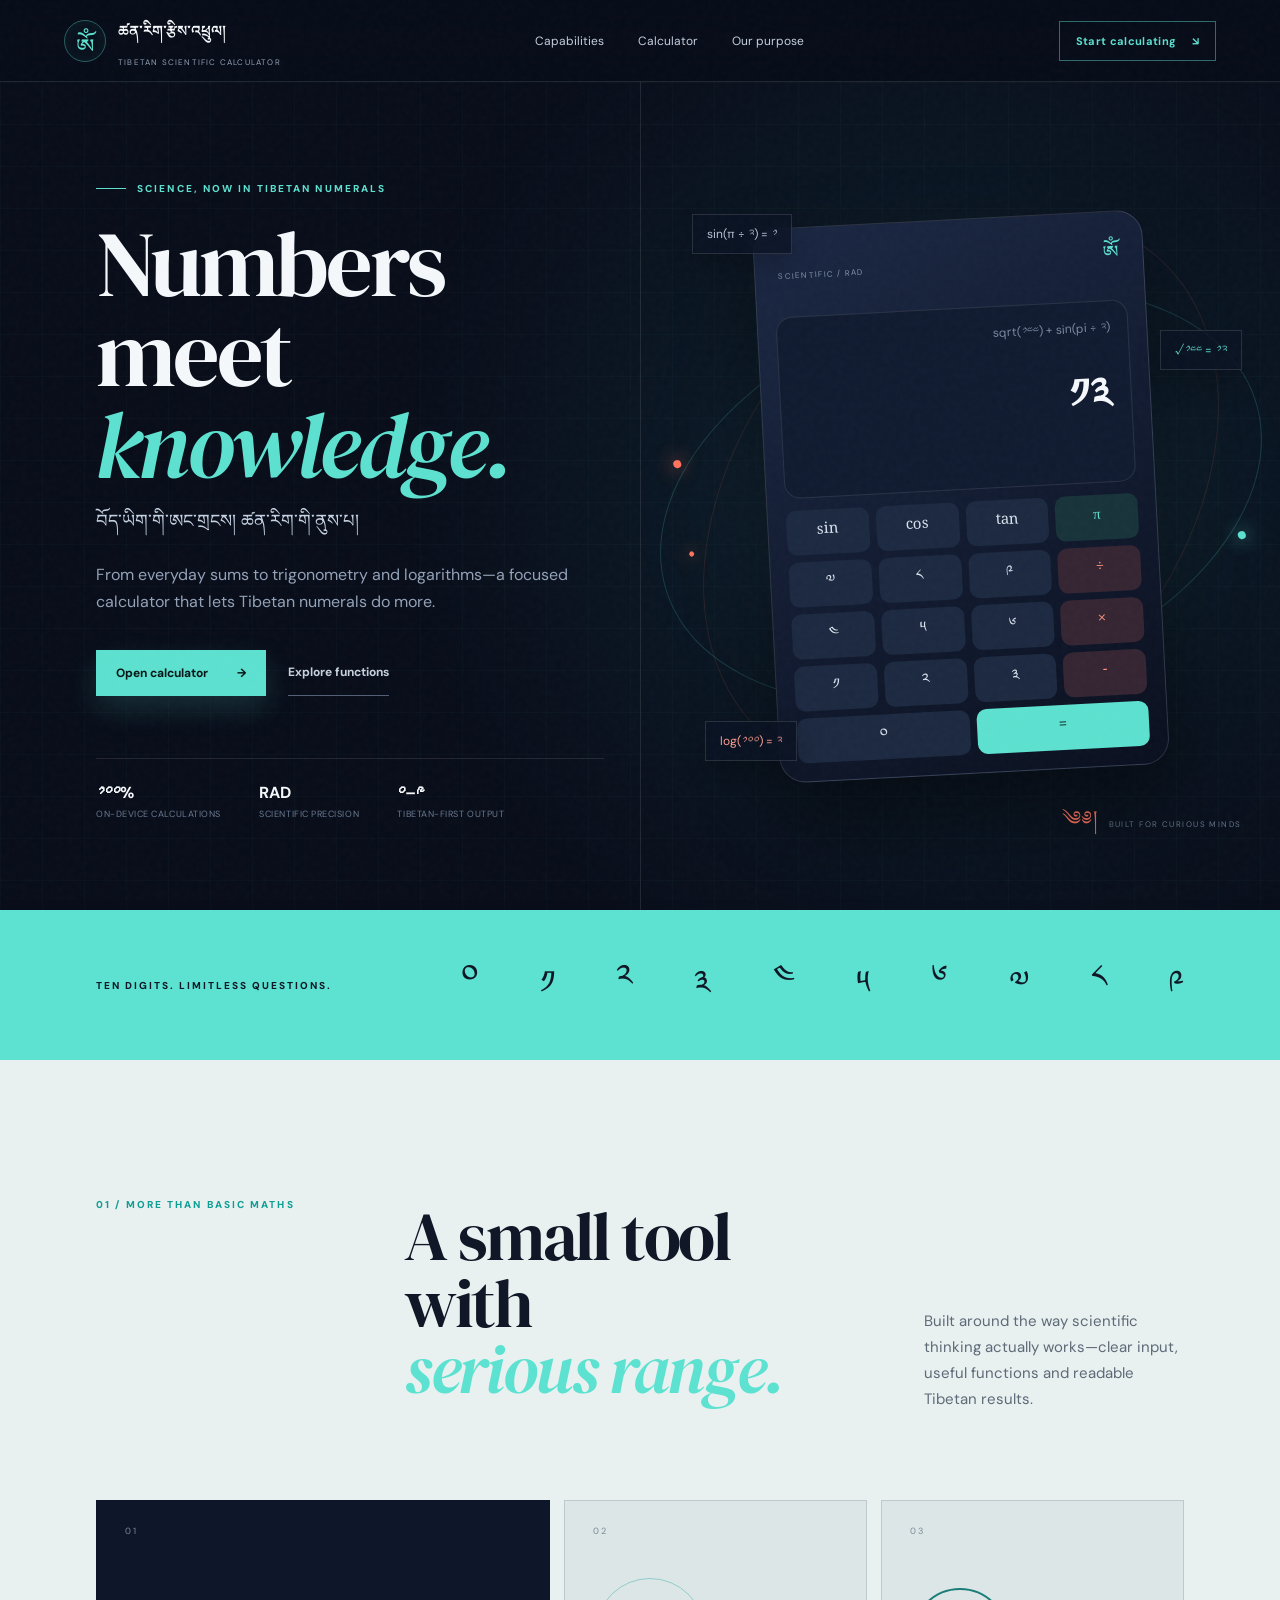
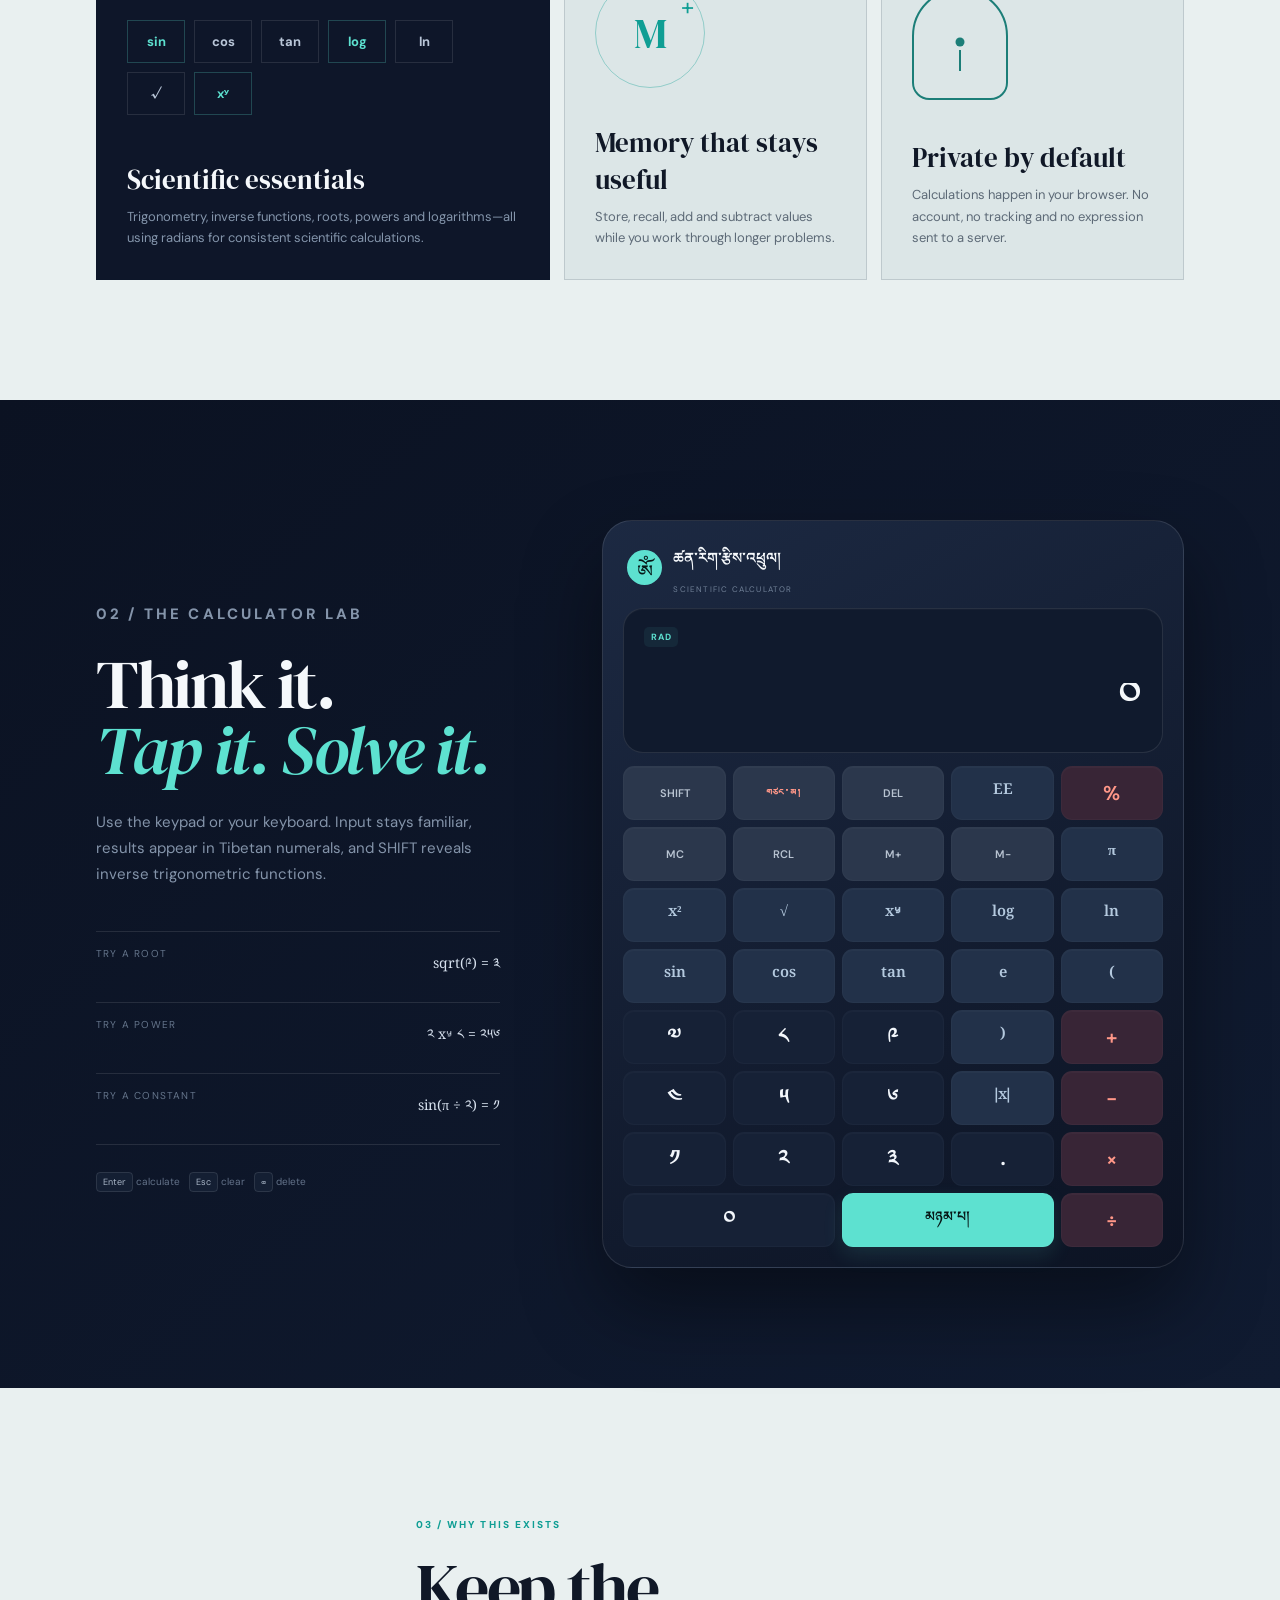
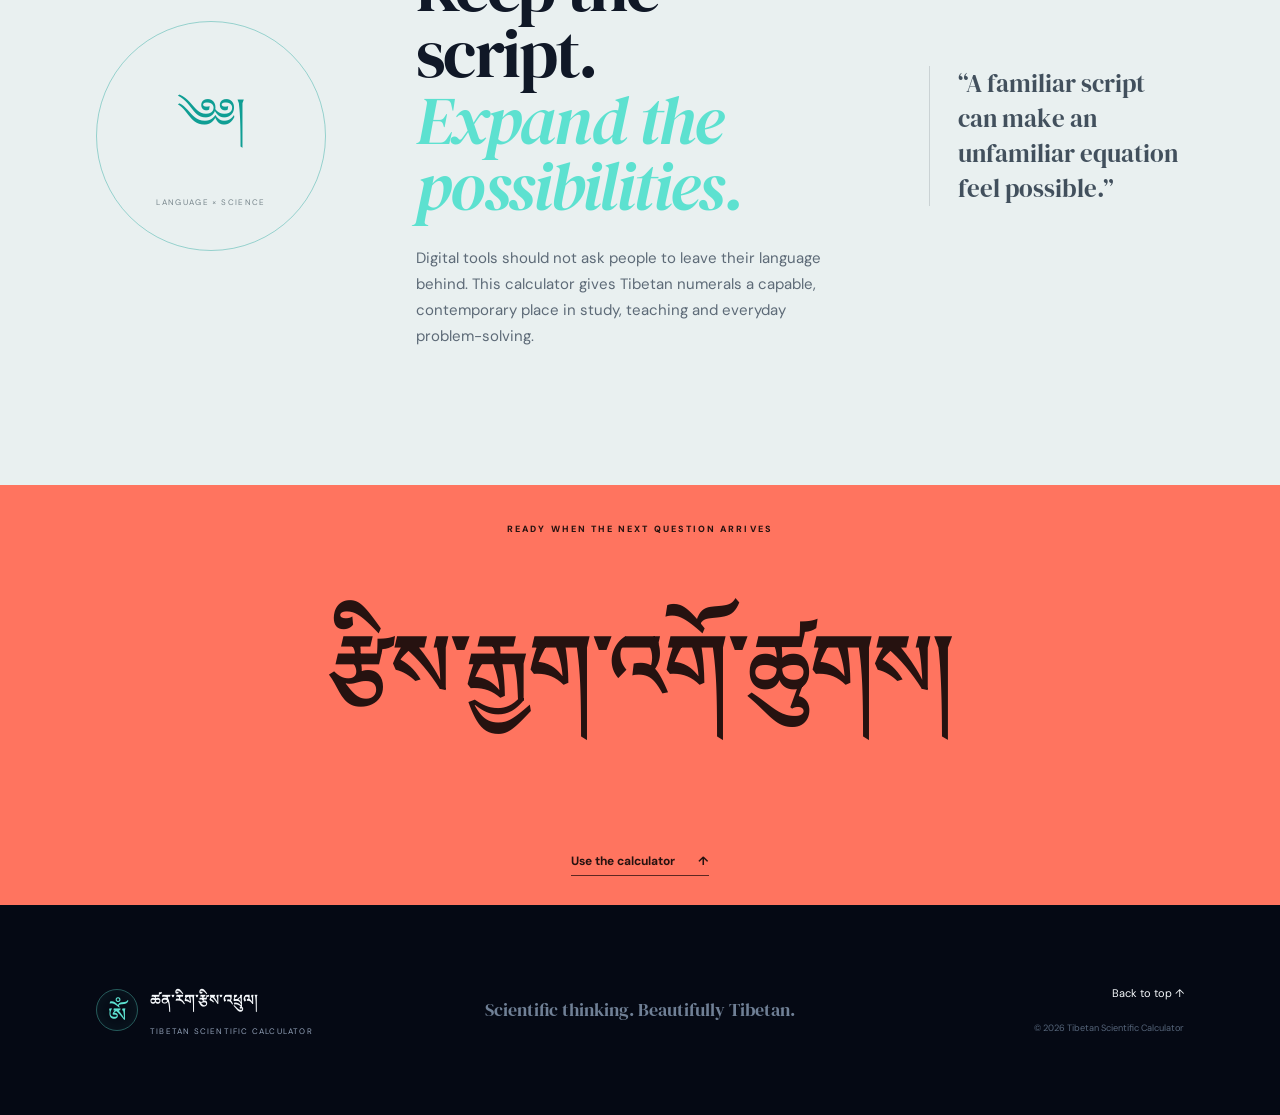
==== index.html @ bcde1715 "Add files via upload" ====
<!doctype html>
<html lang="bo">
  <head>
    <meta charset="UTF-8" />
    <meta name="viewport" content="width=device-width, initial-scale=1.0" />
    <meta name="theme-color" content="#0a1020" />
    <meta name="description" content="A modern scientific calculator for Tibetan numerals—trigonometry, logarithms, powers, memory and everyday maths." />
    <title>Tibetan Scientific Calculator · བོད་ཡིག་ཚན་རིག་རྩིས་འཕྲུལ།</title>
    <link rel="icon" href="data:image/svg+xml,%3Csvg xmlns='http://www.w3.org/2000/svg' viewBox='0 0 64 64'%3E%3Crect width='64' height='64' rx='16' fill='%23121a32'/%3E%3Ctext x='32' y='44' text-anchor='middle' font-size='38' fill='%235de1d0'%3E%E0%BC%80%3C/text%3E%3C/svg%3E" />
    <link rel="stylesheet" href="styles.css" />
  </head>
  <body>
    <header class="nav" aria-label="Main navigation">
      <a class="brand" href="#top" aria-label="Tibetan Scientific Calculator home">
        <span class="brand-symbol">ༀ</span>
        <span class="brand-copy"><b>ཚན་རིག་རྩིས་འཕྲུལ།</b><small>Tibetan Scientific Calculator</small></span>
      </a>
      <nav aria-label="Page sections">
        <a href="#capabilities">Capabilities</a>
        <a href="#calculator">Calculator</a>
        <a href="#story">Our purpose</a>
      </nav>
      <a class="nav-action" href="#calculator">Start calculating <span>↘</span></a>
    </header>

    <main id="top">
      <section class="hero">
        <div class="hero-copy reveal">
          <p class="kicker"><i></i> SCIENCE, NOW IN TIBETAN NUMERALS</p>
          <h1>Numbers meet<br /><em>knowledge.</em></h1>
          <p class="hero-tibetan">བོད་ཡིག་གི་ཨང་གྲངས། ཚན་རིག་གི་ནུས་པ།</p>
          <p class="hero-lede">From everyday sums to trigonometry and logarithms—a focused calculator that lets Tibetan numerals do more.</p>
          <div class="hero-actions">
            <a class="button primary" href="#calculator">Open calculator <span>→</span></a>
            <a class="button secondary" href="#capabilities">Explore functions</a>
          </div>
          <div class="trust-row">
            <div><strong>༡༠༠%</strong><span>On-device calculations</span></div>
            <div><strong>RAD</strong><span>Scientific precision</span></div>
            <div><strong>༠–༩</strong><span>Tibetan-first output</span></div>
          </div>
        </div>

        <div class="hero-visual reveal delay" aria-label="Scientific calculator preview">
          <div class="orbit orbit-one"></div>
          <div class="orbit orbit-two"></div>
          <div class="formula-chip chip-one">sin(π ÷ ༢) = ༡</div>
          <div class="formula-chip chip-two">√༡༤༤ = ༡༢</div>
          <div class="formula-chip chip-three">log(༡༠༠) = ༢</div>
          <div class="preview-card">
            <div class="preview-top"><span>SCIENTIFIC / RAD</span><b>ༀ</b></div>
            <div class="preview-screen"><small>sqrt(༡༤༤) + sin(pi ÷ ༢)</small><strong>༡༣</strong></div>
            <div class="preview-keys" aria-hidden="true">
              <i>sin</i><i>cos</i><i>tan</i><i class="accent">π</i>
              <i>༧</i><i>༨</i><i>༩</i><i class="op">÷</i>
              <i>༤</i><i>༥</i><i>༦</i><i class="op">×</i>
              <i>༡</i><i>༢</i><i>༣</i><i class="op">−</i>
              <i class="wide">༠</i><i class="equal">=</i>
            </div>
          </div>
          <div class="visual-label"><span>༄༅།</span> BUILT FOR CURIOUS MINDS</div>
        </div>
      </section>

      <section class="numeral-band" aria-label="Tibetan digits zero through nine">
        <p>TEN DIGITS. LIMITLESS QUESTIONS.</p>
        <div><span>༠</span><span>༡</span><span>༢</span><span>༣</span><span>༤</span><span>༥</span><span>༦</span><span>༧</span><span>༨</span><span>༩</span></div>
      </section>

      <section class="capabilities section" id="capabilities">
        <div class="section-heading">
          <p class="section-label">01 / MORE THAN BASIC MATHS</p>
          <h2>A small tool with<br /><em>serious range.</em></h2>
          <p>Built around the way scientific thinking actually works—clear input, useful functions and readable Tibetan results.</p>
        </div>
        <div class="capability-grid">
          <article class="feature-card feature-large">
            <span class="card-number">01</span>
            <div class="function-cloud"><b>sin</b><b>cos</b><b>tan</b><b>log</b><b>ln</b><b>√</b><b>xʸ</b></div>
            <h3>Scientific essentials</h3>
            <p>Trigonometry, inverse functions, roots, powers and logarithms—all using radians for consistent scientific calculations.</p>
          </article>
          <article class="feature-card">
            <span class="card-number">02</span>
            <div class="memory-glyph">M<span>+</span></div>
            <h3>Memory that stays useful</h3>
            <p>Store, recall, add and subtract values while you work through longer problems.</p>
          </article>
          <article class="feature-card">
            <span class="card-number">03</span>
            <div class="privacy-glyph"><i></i></div>
            <h3>Private by default</h3>
            <p>Calculations happen in your browser. No account, no tracking and no expression sent to a server.</p>
          </article>
        </div>
      </section>

      <section class="calculator-lab section" id="calculator">
        <div class="lab-copy">
          <p class="section-label">02 / THE CALCULATOR LAB</p>
          <h2>Think it.<br /><em>Tap it. Solve it.</em></h2>
          <p>Use the keypad or your keyboard. Input stays familiar, results appear in Tibetan numerals, and SHIFT reveals inverse trigonometric functions.</p>
          <div class="example-stack">
            <div><span>Try a root</span><b>sqrt(༩) = ༣</b></div>
            <div><span>Try a power</span><b>༢ xʸ ༨ = ༢༥༦</b></div>
            <div><span>Try a constant</span><b>sin(π ÷ ༢) = ༡</b></div>
          </div>
          <p class="keyboard-note"><kbd>Enter</kbd> calculate &nbsp; <kbd>Esc</kbd> clear &nbsp; <kbd>⌫</kbd> delete</p>
        </div>

        <div class="calculator" aria-label="Interactive Tibetan scientific calculator">
          <header class="calculator-header">
            <div class="brand-mark" aria-hidden="true">ༀ</div>
            <div><strong>ཚན་རིག་རྩིས་འཕྲུལ།</strong><small>Scientific calculator</small></div>
            <div class="memory-indicator" id="memoryIndicator" aria-label="Memory active">M</div>
          </header>

          <div class="display" aria-live="polite">
            <div class="display-meta"><span id="status">RAD</span><span id="previous"></span></div>
            <div class="expression" id="expression">༠</div>
          </div>

          <div class="keypad" id="keypad">
            <button class="key action" data-action="shift">SHIFT</button>
            <button class="key action clear" data-action="clear">གཙང་མ།</button>
            <button class="key action" data-action="delete" aria-label="Delete">DEL</button>
            <button class="key function" data-value="*10**">EE</button>
            <button class="key operator" data-value="%">%</button>
            <button class="key action" data-action="memory-clear">MC</button>
            <button class="key action" data-action="memory-recall">RCL</button>
            <button class="key action" data-action="memory-add">M+</button>
            <button class="key action" data-action="memory-subtract">M−</button>
            <button class="key function" data-value="pi">π</button>
            <button class="key function" data-value="**2">x²</button>
            <button class="key function" data-value="sqrt(">√</button>
            <button class="key function" data-value="**">xʸ</button>
            <button class="key function" data-value="log(">log</button>
            <button class="key function" data-value="ln(">ln</button>
            <button class="key function trig" data-normal="sin(" data-shift="asin(">sin</button>
            <button class="key function trig" data-normal="cos(" data-shift="acos(">cos</button>
            <button class="key function trig" data-normal="tan(" data-shift="atan(">tan</button>
            <button class="key function" data-value="e">e</button>
            <button class="key function" data-value="(">(</button>
            <button class="key number" data-value="༧">༧</button>
            <button class="key number" data-value="༨">༨</button>
            <button class="key number" data-value="༩">༩</button>
            <button class="key function" data-value=")">)</button>
            <button class="key operator" data-value="+">+</button>
            <button class="key number" data-value="༤">༤</button>
            <button class="key number" data-value="༥">༥</button>
            <button class="key number" data-value="༦">༦</button>
            <button class="key function" data-value="abs(">|x|</button>
            <button class="key operator" data-value="-">−</button>
            <button class="key number" data-value="༡">༡</button>
            <button class="key number" data-value="༢">༢</button>
            <button class="key number" data-value="༣">༣</button>
            <button class="key number" data-value=".">.</button>
            <button class="key operator" data-value="*">×</button>
            <button class="key number zero" data-value="༠">༠</button>
            <button class="key equals" data-action="calculate">མཉམ་པ།</button>
            <button class="key operator" data-value="/">÷</button>
          </div>
        </div>
      </section>

      <section class="story section" id="story">
        <div class="story-mark"><span>༄༅།</span><small>LANGUAGE × SCIENCE</small></div>
        <div class="story-copy">
          <p class="section-label">03 / WHY THIS EXISTS</p>
          <h2>Keep the script.<br /><em>Expand the possibilities.</em></h2>
          <p>Digital tools should not ask people to leave their language behind. This calculator gives Tibetan numerals a capable, contemporary place in study, teaching and everyday problem-solving.</p>
        </div>
        <blockquote>“A familiar script can make an unfamiliar equation feel possible.”</blockquote>
      </section>

      <section class="closing">
        <p>READY WHEN THE NEXT QUESTION ARRIVES</p>
        <h2>རྩིས་རྒྱག་འགོ་ཚུགས།</h2>
        <a href="#calculator">Use the calculator <span>↑</span></a>
      </section>
    </main>

    <footer>
      <a class="brand footer-brand" href="#top"><span class="brand-symbol">ༀ</span><span class="brand-copy"><b>ཚན་རིག་རྩིས་འཕྲུལ།</b><small>Tibetan Scientific Calculator</small></span></a>
      <p>Scientific thinking. Beautifully Tibetan.</p>
      <div><a href="#top">Back to top ↑</a><small>© 2026 Tibetan Scientific Calculator</small></div>
    </footer>
    <script src="app.js"></script>
  </body>
</html>
---- styles.css ----
@import url('https://fonts.googleapis.com/css2?family=DM+Sans:wght@400;500;600;700&family=DM+Serif+Display:ital@0;1&family=Noto+Serif+Tibetan:wght@400;600;700&display=swap');

:root {
  color-scheme: dark;
  --night: #080d19;
  --navy: #0e1629;
  --navy-2: #131e35;
  --paper: #e9f0f0;
  --ink: #101827;
  --white: #f5f8fb;
  --muted: #93a2b8;
  --cyan: #5de1d0;
  --cyan-dark: #0f9e94;
  --coral: #ff745f;
  --line: rgba(255,255,255,.1);
  --dark-line: rgba(13,26,43,.14);
}

* { box-sizing: border-box; }
html { scroll-behavior: smooth; }
body { margin: 0; background: var(--night); color: var(--white); font-family: 'DM Sans', system-ui, sans-serif; }
a { color: inherit; text-decoration: none; }
button { font: inherit; }

body::before {
  content: '';
  position: fixed;
  inset: 0;
  z-index: 20;
  pointer-events: none;
  opacity: .14;
  background-image: url("data:image/svg+xml,%3Csvg viewBox='0 0 180 180' xmlns='http://www.w3.org/2000/svg'%3E%3Cfilter id='n'%3E%3CfeTurbulence type='fractalNoise' baseFrequency='.85' numOctaves='3' stitchTiles='stitch'/%3E%3C/filter%3E%3Crect width='100%25' height='100%25' filter='url(%23n)' opacity='.18'/%3E%3C/svg%3E");
}

.nav {
  height: 82px;
  position: relative;
  z-index: 10;
  display: flex;
  align-items: center;
  justify-content: space-between;
  padding: 0 clamp(22px, 5vw, 78px);
  border-bottom: 1px solid var(--line);
  background: rgba(8,13,25,.74);
  backdrop-filter: blur(18px);
}

.brand, .footer-brand { display: flex; align-items: center; gap: 12px; }
.brand-symbol {
  width: 42px; height: 42px; display: grid; place-items: center;
  border: 1px solid rgba(93,225,208,.38); border-radius: 50%;
  color: var(--cyan); font: 23px 'Noto Serif Tibetan', serif;
  box-shadow: inset 0 0 22px rgba(93,225,208,.08);
}
.brand-copy { display: flex; flex-direction: column; line-height: 1.2; }
.brand-copy b { font: 600 15px 'Noto Serif Tibetan', serif; }
.brand-copy small { margin-top: 2px; color: var(--muted); font-size: 8px; letter-spacing: .15em; text-transform: uppercase; }
.nav nav { display: flex; gap: 34px; color: #c6d0df; font-size: 12px; }
.nav nav a { position: relative; padding: 8px 0; }
.nav nav a::after { content: ''; position: absolute; left: 0; right: 100%; bottom: 1px; height: 1px; background: var(--cyan); transition: .25s; }
.nav nav a:hover::after { right: 0; }
.nav-action { padding: 12px 16px; border: 1px solid rgba(93,225,208,.45); color: var(--cyan); font-size: 11px; font-weight: 700; letter-spacing: .03em; }
.nav-action span { margin-left: 12px; }

.hero {
  min-height: calc(100vh - 82px);
  display: grid;
  grid-template-columns: 1fr 1fr;
  overflow: hidden;
  background:
    linear-gradient(rgba(93,225,208,.025) 1px, transparent 1px),
    linear-gradient(90deg, rgba(93,225,208,.025) 1px, transparent 1px),
    radial-gradient(circle at 74% 48%, rgba(37,100,124,.21), transparent 34rem),
    var(--night);
  background-size: 42px 42px, 42px 42px, auto, auto;
}

.hero-copy { align-self: center; padding: 90px 36px 90px clamp(28px, 7.5vw, 120px); position: relative; z-index: 2; }
.kicker, .section-label { color: var(--cyan-dark); font-size: 10px; font-weight: 800; letter-spacing: .21em; }
.kicker { display: flex; align-items: center; gap: 11px; color: var(--cyan); }
.kicker i { width: 30px; height: 1px; background: currentColor; }
h1, h2 { margin: 24px 0; font-family: 'DM Serif Display', 'Noto Serif Tibetan', serif; font-weight: 400; line-height: .98; letter-spacing: -.035em; }
h1 { max-width: 720px; font-size: clamp(58px, 7.2vw, 108px); }
h1 em, h2 em { color: var(--cyan); font-weight: 400; }
.hero-tibetan { margin: -4px 0 20px; color: #c5d2e3; font: 18px/1.8 'Noto Serif Tibetan', serif; }
.hero-lede { max-width: 590px; color: var(--muted); font-size: clamp(16px, 1.25vw, 19px); line-height: 1.65; }
.hero-actions { display: flex; align-items: center; gap: 22px; margin-top: 34px; }
.button { padding: 15px 20px; font-size: 12px; font-weight: 700; }
.button.primary { color: #071515; background: var(--cyan); box-shadow: 0 12px 30px rgba(93,225,208,.16); }
.button.primary span { margin-left: 26px; }
.button.secondary { padding-inline: 0; border-bottom: 1px solid #526076; color: #c8d2df; }
.trust-row { display: flex; gap: clamp(22px, 3vw, 48px); margin-top: 62px; padding-top: 23px; border-top: 1px solid var(--line); }
.trust-row div { display: grid; gap: 5px; }
.trust-row strong { color: var(--white); font-size: 16px; }
.trust-row span { color: #697a91; font-size: 9px; letter-spacing: .06em; text-transform: uppercase; }

.hero-visual { position: relative; min-height: 710px; display: grid; place-items: center; overflow: hidden; border-left: 1px solid var(--line); }
.hero-visual::before { content: ''; position: absolute; width: 400px; height: 400px; border-radius: 50%; background: rgba(93,225,208,.08); filter: blur(70px); }
.orbit { position: absolute; left: 50%; top: 50%; border: 1px solid rgba(93,225,208,.18); border-radius: 50%; transform: translate(-50%,-50%) rotate(-18deg); }
.orbit::before, .orbit::after { content: ''; position: absolute; width: 8px; height: 8px; border-radius: 50%; background: var(--coral); box-shadow: 0 0 18px var(--coral); }
.orbit-one { width: 620px; height: 390px; }
.orbit-one::before { left: 45px; top: 72px; }
.orbit-one::after { right: 50px; bottom: 66px; background: var(--cyan); box-shadow: 0 0 18px var(--cyan); }
.orbit-two { width: 440px; height: 620px; transform: translate(-50%,-50%) rotate(38deg); border-color: rgba(255,116,95,.12); }
.orbit-two::before { left: 40px; bottom: 95px; width: 5px; height: 5px; }
.orbit-two::after { display: none; }
.preview-card { width: min(390px, 66%); position: relative; z-index: 2; padding: 18px; border: 1px solid rgba(255,255,255,.13); border-radius: 26px; background: linear-gradient(150deg, rgba(28,41,69,.96), rgba(10,16,31,.98)); box-shadow: 0 35px 80px rgba(0,0,0,.48); transform: rotate(-3deg); }
.preview-top { display: flex; justify-content: space-between; align-items: center; padding: 1px 5px 13px; color: #8494ab; font-size: 8px; letter-spacing: .16em; }
.preview-top b { color: var(--cyan); font: 20px 'Noto Serif Tibetan'; }
.preview-screen { min-height: 112px; display: flex; flex-direction: column; justify-content: flex-end; align-items: flex-end; padding: 18px; border: 1px solid var(--line); border-radius: 16px; background: #111b30; }
.preview-screen small { color: #7989a1; font-size: 12px; }
.preview-screen strong { margin-top: 9px; font: 600 42px 'Noto Serif Tibetan', serif; }
.preview-keys { display: grid; grid-template-columns: repeat(4,1fr); gap: 7px; margin-top: 12px; }
.preview-keys i { min-height: 45px; display: grid; place-items: center; border-radius: 10px; background: #1c2940; color: #d9e2ef; font: normal 15px 'Noto Serif Tibetan', serif; }
.preview-keys .accent { color: var(--cyan); background: #18333a; }
.preview-keys .op { color: #ff9583; background: #352532; }
.preview-keys .wide { grid-column: span 2; }
.preview-keys .equal { grid-column: span 2; color: #081916; background: var(--cyan); }
.formula-chip { position: absolute; z-index: 3; padding: 11px 14px; border: 1px solid rgba(255,255,255,.12); background: rgba(11,19,35,.8); backdrop-filter: blur(12px); color: #b7c3d4; font: 12px 'DM Sans'; box-shadow: 0 12px 28px rgba(0,0,0,.2); }
.chip-one { top: 16%; left: 8%; }
.chip-two { right: 6%; top: 30%; color: var(--cyan); }
.chip-three { left: 10%; bottom: 18%; color: #ff9e8f; }
.visual-label { position: absolute; right: 6%; bottom: 7%; display: flex; align-items: center; gap: 10px; color: #65758b; font-size: 8px; letter-spacing: .18em; }
.visual-label span { color: var(--coral); font: 20px 'Noto Serif Tibetan'; }

.numeral-band { min-height: 150px; display: grid; grid-template-columns: .45fr 1fr; align-items: center; gap: 40px; padding: 30px clamp(28px,7.5vw,120px); color: var(--ink); background: var(--cyan); }
.numeral-band p { font-size: 10px; font-weight: 800; letter-spacing: .2em; }
.numeral-band div { display: flex; justify-content: space-between; font: 32px 'Noto Serif Tibetan', serif; }
.numeral-band span:nth-child(even) { transform: translateY(6px); }

.section { padding: 120px clamp(28px,7.5vw,120px); }
.capabilities { color: var(--ink); background: var(--paper); }
.section-heading { display: grid; grid-template-columns: .75fr 1.4fr .8fr; gap: 5vw; align-items: end; }
.section-heading .section-label { align-self: start; margin-top: 18px; }
.section-heading h2, .lab-copy h2, .story h2 { font-size: clamp(48px,5.3vw,78px); }
.section-heading > p:last-child, .lab-copy > p, .story-copy > p:last-child { color: #5d6a77; font-size: 15px; line-height: 1.75; }
.capability-grid { display: grid; grid-template-columns: 1.2fr .8fr .8fr; gap: 14px; margin-top: 72px; }
.feature-card { min-height: 380px; position: relative; overflow: hidden; display: flex; flex-direction: column; justify-content: flex-end; padding: 30px; border: 1px solid var(--dark-line); background: #dce6e7; }
.feature-large { color: var(--white); background: var(--navy); }
.card-number { position: absolute; left: 28px; top: 24px; color: #7a8a98; font-size: 9px; letter-spacing: .18em; }
.feature-card h3 { margin: 24px 0 8px; font: 400 27px 'DM Serif Display', serif; }
.feature-card p { max-width: 430px; margin: 0; color: #5d6a77; font-size: 13px; line-height: 1.65; }
.feature-large p { color: #8495ab; }
.function-cloud { display: flex; flex-wrap: wrap; gap: 9px; margin-bottom: 22px; }
.function-cloud b { min-width: 58px; padding: 12px 14px; border: 1px solid var(--line); color: #b9c6d8; font-size: 13px; text-align: center; }
.function-cloud b:nth-child(3n+1) { color: var(--cyan); border-color: rgba(93,225,208,.24); }
.memory-glyph { width: 110px; height: 110px; display: grid; place-items: center; margin-bottom: 12px; border: 1px solid rgba(15,158,148,.36); border-radius: 50%; color: var(--cyan-dark); font: 42px 'DM Serif Display'; }
.memory-glyph span { position: absolute; margin: -53px 0 0 75px; font: 24px 'DM Sans'; }
.privacy-glyph { width: 96px; height: 112px; position: relative; margin-bottom: 15px; border: 2px solid #1c7e78; border-radius: 50px 50px 18px 18px; }
.privacy-glyph::before { content: ''; position: absolute; left: 50%; top: 48%; width: 9px; height: 9px; border-radius: 50%; background: #1c7e78; transform: translate(-50%,-50%); }
.privacy-glyph i { position: absolute; left: 50%; top: 55%; width: 2px; height: 21px; background: #1c7e78; transform: translateX(-50%); }

.calculator-lab { display: grid; grid-template-columns: .82fr 1.18fr; gap: 8vw; align-items: center; background: linear-gradient(140deg,#0b1222,#101b31); }
.lab-copy { max-width: 540px; }
.lab-copy > p { color: #8494aa; }
.example-stack { margin: 44px 0 28px; border-top: 1px solid var(--line); }
.example-stack div { display: flex; justify-content: space-between; gap: 20px; padding: 15px 0; border-bottom: 1px solid var(--line); }
.example-stack span { color: #65758b; font-size: 10px; text-transform: uppercase; letter-spacing: .12em; }
.example-stack b { color: #d7e1ee; font: 14px 'Noto Serif Tibetan', serif; }
.keyboard-note { color: #64738a !important; font-size: 10px !important; }
kbd { padding: 3px 6px; border: 1px solid var(--line); border-radius: 4px; color: #aab7c8; background: #141f33; font: 9px 'DM Sans'; }

.calculator { width: 100%; max-width: 610px; justify-self: end; padding: 20px; border: 1px solid rgba(255,255,255,.11); border-radius: 30px; background: linear-gradient(150deg,#1c2942,#0c1323); box-shadow: 0 38px 80px rgba(0,0,0,.42); }
.calculator-header { display: flex; align-items: center; gap: 11px; padding: 0 4px 14px; }
.brand-mark { width: 35px; height: 35px; flex: 0 0 35px; display: grid; place-items: center; border-radius: 50%; color: #071817; background: var(--cyan); font: 20px 'Noto Serif Tibetan'; }
.calculator-header > div:nth-child(2) { display: grid; gap: 1px; min-width: 0; }
.calculator-header strong { font: 600 15px 'Noto Serif Tibetan', serif; }
.calculator-header small { color: #718198; font-size: 8px; letter-spacing: .15em; text-transform: uppercase; }
.memory-indicator { width: 26px; height: 26px; margin-left: auto; display: grid; place-items: center; border-radius: 50%; color: var(--cyan); background: rgba(93,225,208,.1); font-size: 10px; font-weight: 700; opacity: 0; transform: scale(.8); transition: .2s; }
.memory-indicator.visible { opacity: 1; transform: scale(1); }
.display { height: 145px; display: flex; flex-direction: column; justify-content: space-between; overflow: hidden; padding: 18px 20px; border: 1px solid var(--line); border-radius: 20px; background: #101a2d; box-shadow: inset 0 1px rgba(255,255,255,.025); }
.display-meta { min-width: 0; display: flex; align-items: center; justify-content: space-between; color: #6f7f96; font-size: 9px; letter-spacing: .06em; }
#status { flex: 0 0 auto; padding: 4px 7px; border-radius: 5px; color: var(--cyan); background: rgba(93,225,208,.07); font-weight: 700; }
#status.error { color: #ff9383; background: rgba(255,116,95,.08); }
#previous { overflow: hidden; text-overflow: ellipsis; white-space: nowrap; margin-left: 18px; }
.expression { overflow-x: auto; scrollbar-width: none; white-space: nowrap; text-align: right; font: 500 clamp(32px,4vw,42px)/1.2 'Noto Serif Tibetan', serif; }
.expression::-webkit-scrollbar { display: none; }
.keypad { display: grid; grid-template-columns: repeat(5,minmax(0,1fr)); gap: 7px; margin-top: 13px; }
.key { min-width: 0; height: 54px; padding: 0 4px; border: 1px solid rgba(255,255,255,.025); border-radius: 11px; color: #f2f6fb; background: #1a263b; font: 600 17px 'Noto Serif Tibetan', serif; cursor: pointer; box-shadow: inset 0 1px rgba(255,255,255,.025); transition: transform .08s,filter .15s; }
.key:hover { filter: brightness(1.18); }
.key:active { transform: scale(.93); }
.key:focus-visible { outline: 2px solid var(--cyan); outline-offset: 2px; }
.number { background: #162136; font-size: 22px; }
.function { color: #b4c9de; background: #223149; font-size: 15px; }
.action { color: #b8c3d1; background: #2b374c; font: 600 11px 'DM Sans'; }
.clear { color: #ff9788; }
.operator { color: #ff9788; background: #382536; font: 600 20px 'DM Sans'; }
.zero, .equals { grid-column: span 2; }
.equals { color: #071817; background: var(--cyan); font-size: 14px; box-shadow: 0 8px 20px rgba(93,225,208,.12); }
.shift-active { color: #071817; background: var(--cyan); }

.story { display: grid; grid-template-columns: .6fr 1.2fr .72fr; gap: 7vw; align-items: center; color: var(--ink); background: var(--paper); }
.story-mark { width: 230px; aspect-ratio: 1; display: grid; place-content: center; gap: 12px; border: 1px solid rgba(15,158,148,.38); border-radius: 50%; text-align: center; }
.story-mark span { color: var(--cyan-dark); font: 42px 'Noto Serif Tibetan'; }
.story-mark small { color: #77858b; font-size: 8px; letter-spacing: .17em; }
.story blockquote { margin: 0; padding-left: 28px; border-left: 1px solid var(--dark-line); color: #42505d; font: 400 25px/1.4 'DM Serif Display',serif; }

.closing { min-height: 420px; display: grid; place-content: center; text-align: center; background: var(--coral); color: #261210; }
.closing p { font-size: 9px; font-weight: 800; letter-spacing: .23em; }
.closing h2 { margin: 22px 0 35px; font: 600 clamp(48px,7vw,92px) 'Noto Serif Tibetan',serif; }
.closing a { justify-self: center; padding-bottom: 6px; border-bottom: 1px solid #5e2721; font-size: 12px; font-weight: 700; }
.closing a span { margin-left: 20px; }

footer { min-height: 210px; display: grid; grid-template-columns: 1fr 1fr 1fr; align-items: center; gap: 25px; padding: 52px clamp(28px,7.5vw,120px); background: #050914; }
footer > p { color: #708096; font: 18px 'DM Serif Display',serif; text-align: center; }
footer > div { display: flex; flex-direction: column; gap: 22px; text-align: right; font-size: 11px; }
footer small { color: #56657a; }

.reveal { animation: rise .75s cubic-bezier(.2,.8,.2,1) both; }
.delay { animation-delay: .12s; }
@keyframes rise { from { opacity: 0; transform: translateY(18px); } to { opacity: 1; transform: translateY(0); } }
@media (prefers-reduced-motion: reduce) { * { scroll-behavior: auto !important; } .reveal { animation: none; } }

@media (max-width: 980px) {
  .nav nav { display: none; }
  .hero { grid-template-columns: 1fr; }
  .hero-copy { padding-bottom: 70px; }
  .hero-visual { min-height: 700px; border-left: 0; border-top: 1px solid var(--line); }
  .numeral-band { grid-template-columns: 1fr; gap: 16px; }
  .section-heading { grid-template-columns: 1fr; gap: 0; }
  .section-heading .section-label { margin: 0; }
  .capability-grid { grid-template-columns: 1fr 1fr; }
  .feature-large { grid-column: 1/-1; }
  .calculator-lab { grid-template-columns: 1fr; }
  .calculator { justify-self: center; max-width: 640px; }
  .lab-copy { max-width: 650px; }
  .story { grid-template-columns: .45fr 1fr; }
  .story blockquote { grid-column: 2; }
  .story-mark { width: 180px; }
  footer { grid-template-columns: 1fr; text-align: center; }
  .footer-brand { justify-content: center; }
  footer > div { text-align: center; }
}

@media (max-width: 600px) {
  .nav { height: 72px; padding-inline: 16px; }
  .nav-action { display: none; }
  .brand-symbol { width: 38px; height: 38px; }
  .brand-copy b { font-size: 13px; }
  .hero-copy { padding: 62px 20px 58px; }
  h1 { font-size: clamp(52px,16vw,72px); }
  .hero-actions { align-items: flex-start; flex-direction: column; }
  .trust-row { gap: 17px; }
  .trust-row span { font-size: 7px; }
  .hero-visual { min-height: 580px; }
  .preview-card { width: 82%; padding: 13px; border-radius: 22px; }
  .preview-keys i { min-height: 39px; }
  .formula-chip { font-size: 10px; }
  .chip-one { left: 3%; top: 9%; }
  .chip-two { right: 2%; top: 25%; }
  .chip-three { left: 4%; bottom: 9%; }
  .orbit-one { width: 520px; height: 340px; }
  .orbit-two { width: 350px; height: 520px; }
  .numeral-band { padding: 28px 20px; }
  .numeral-band div { font-size: 23px; }
  .section { padding: 82px 20px; }
  .capability-grid { grid-template-columns: 1fr; margin-top: 45px; }
  .feature-large { grid-column: auto; }
  .feature-card { min-height: 340px; }
  .calculator-lab { padding-inline: 10px; }
  .lab-copy { padding-inline: 10px; }
  .calculator { padding: 11px; border-radius: 22px; }
  .calculator-header { padding: 3px 3px 11px; }
  .display { height: 132px; }
  .keypad { gap: 5px; margin-top: 8px; }
  .key { height: 49px; border-radius: 9px; }
  .story { grid-template-columns: 1fr; }
  .story-mark { width: 150px; }
  .story blockquote { grid-column: auto; padding: 22px 0 0; border-left: 0; border-top: 1px solid var(--dark-line); }
  .closing { min-height: 360px; padding-inline: 18px; }
}
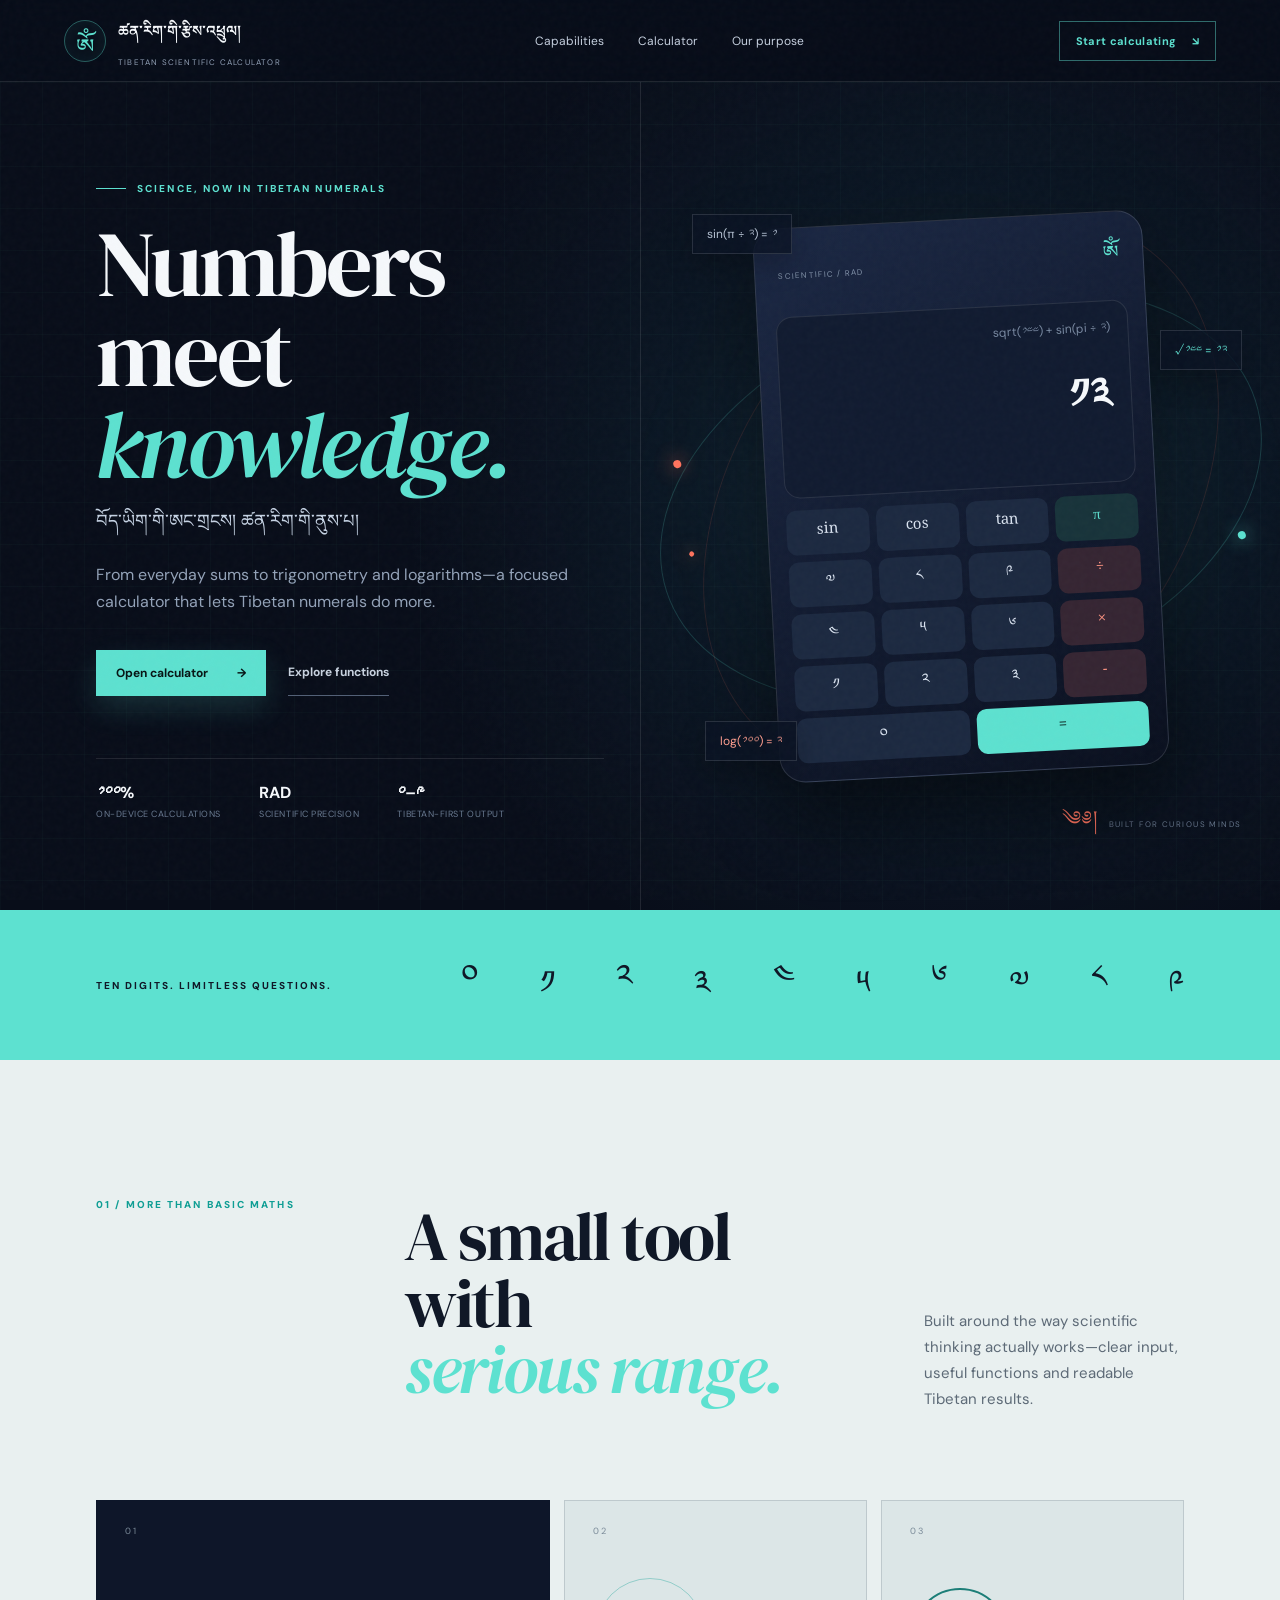
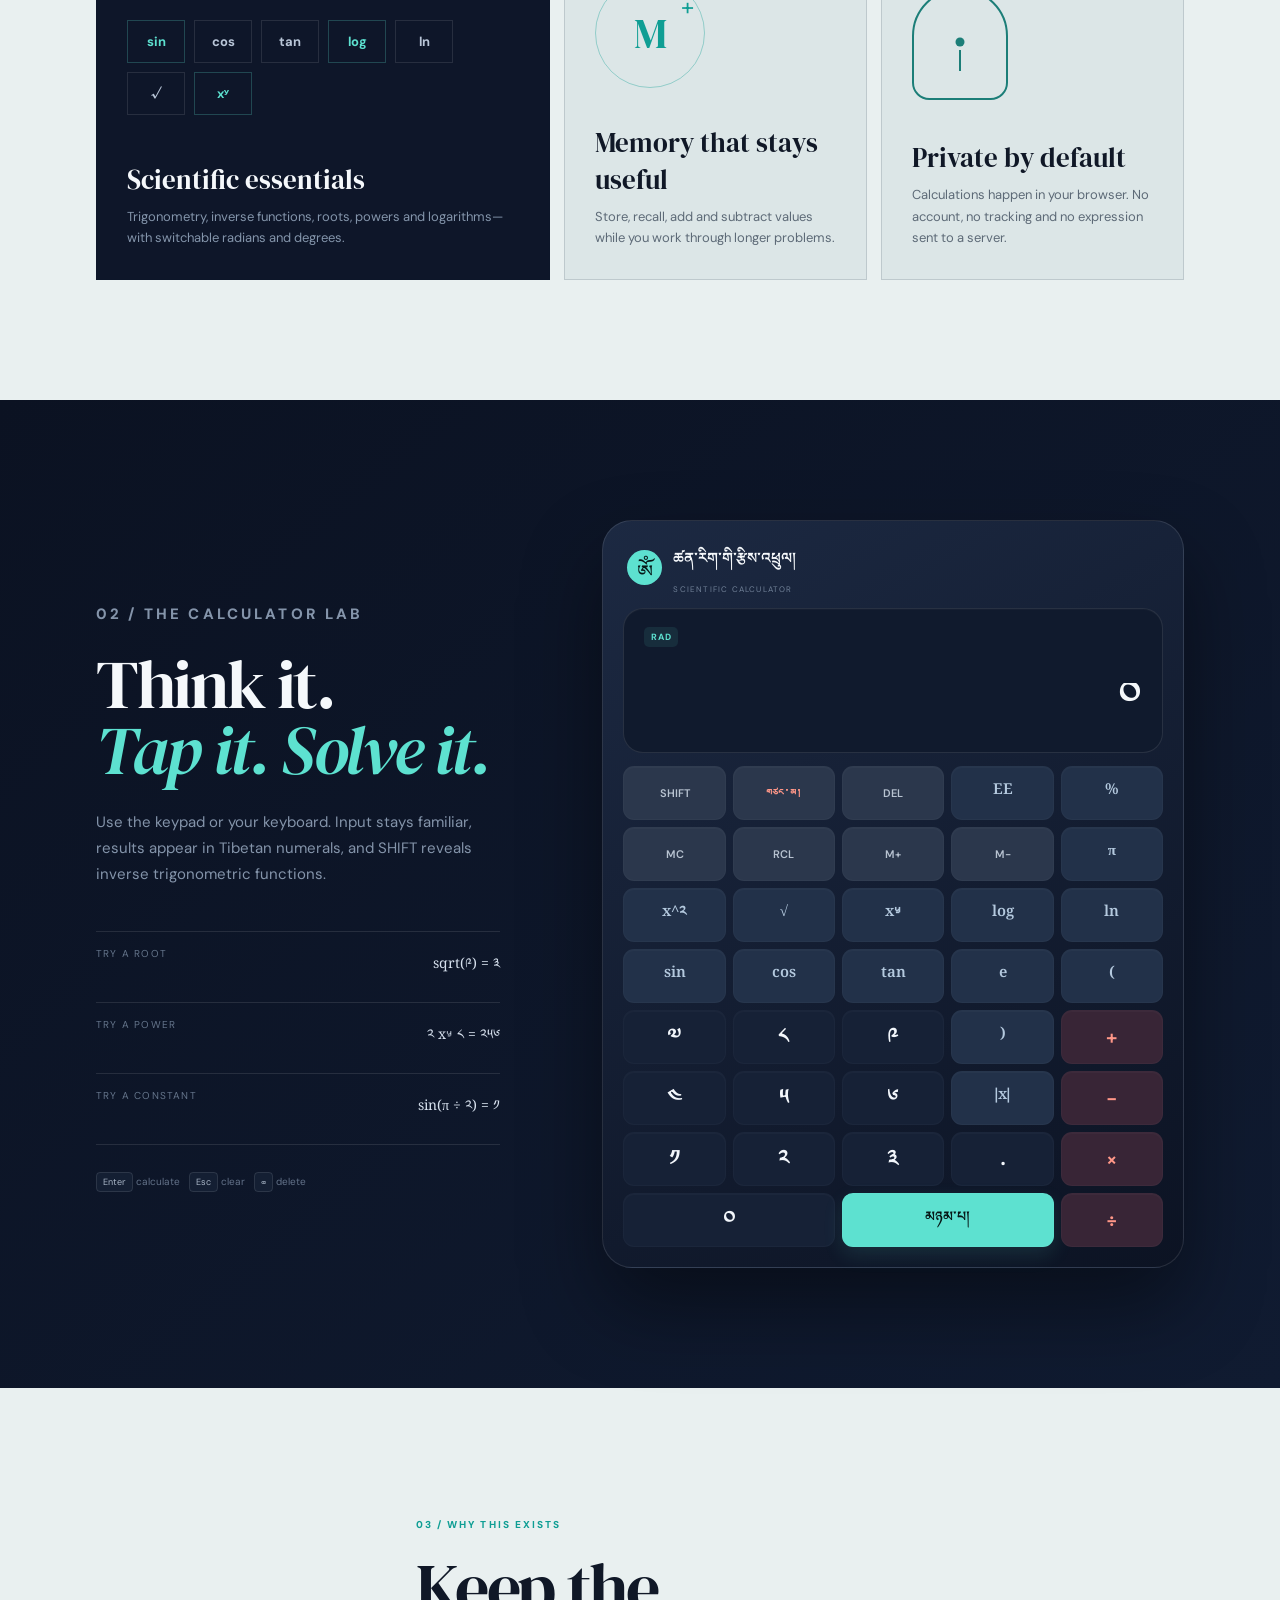
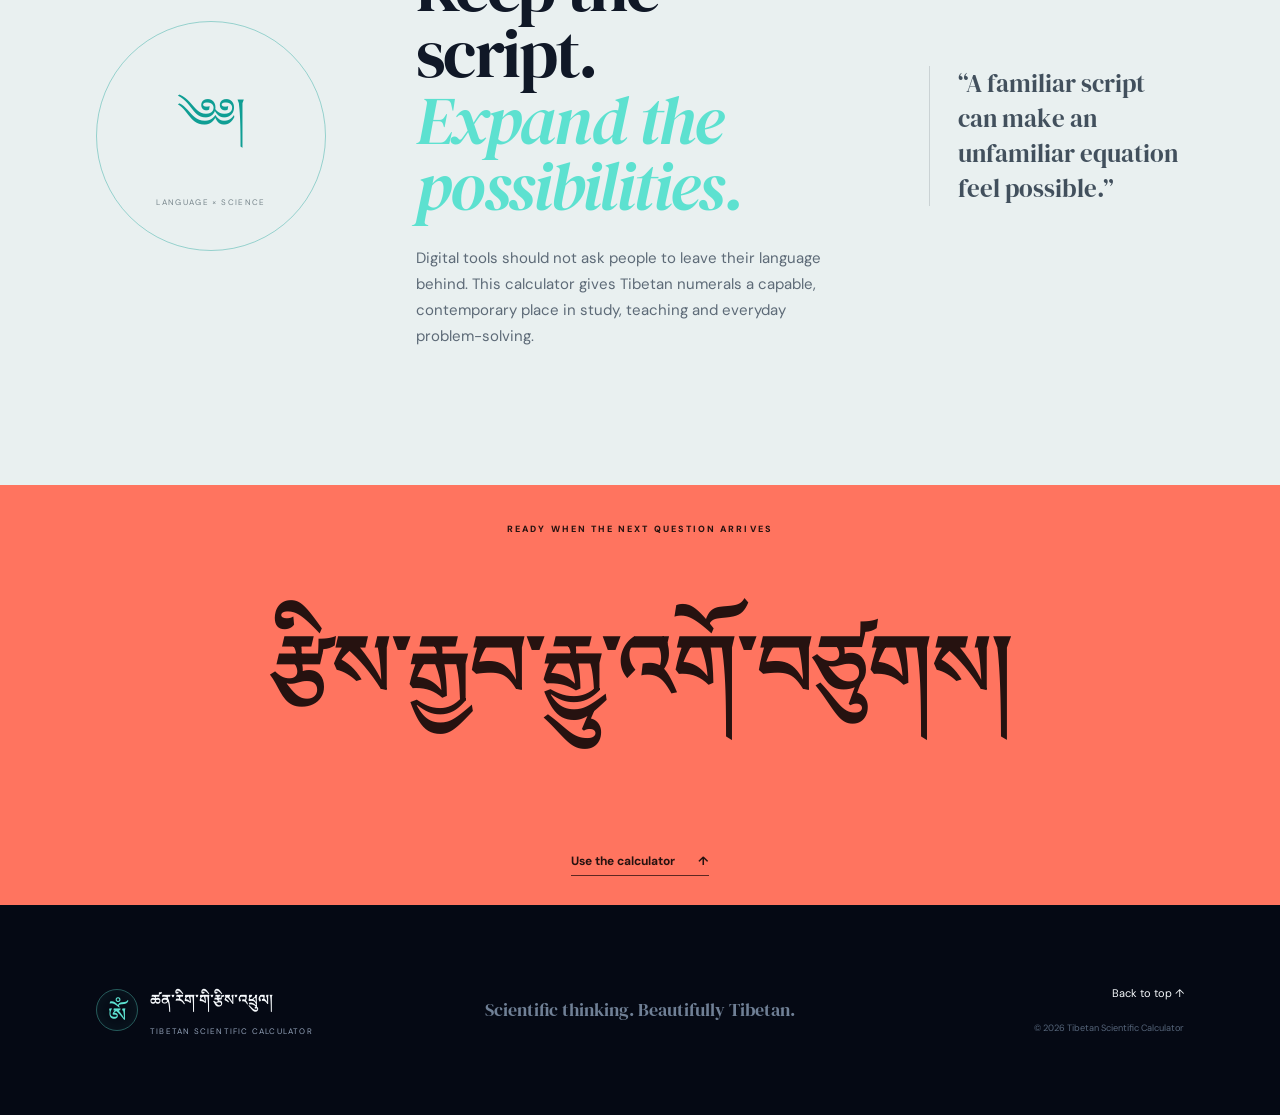
==== commit bcafcb50: "Fix calculator behavior and update Tibetan copy" ====
--- a/index.html
+++ b/index.html
@@ -5,7 +5,7 @@
     <meta name="viewport" content="width=device-width, initial-scale=1.0" />
     <meta name="theme-color" content="#0a1020" />
     <meta name="description" content="A modern scientific calculator for Tibetan numerals—trigonometry, logarithms, powers, memory and everyday maths." />
-    <title>Tibetan Scientific Calculator · བོད་ཡིག་ཚན་རིག་རྩིས་འཕྲུལ།</title>
+    <title>Tibetan Scientific Calculator · བོད་ཡིག་ཚན་རིག་གི་རྩིས་འཕྲུལ།</title>
     <link rel="icon" href="data:image/svg+xml,%3Csvg xmlns='http://www.w3.org/2000/svg' viewBox='0 0 64 64'%3E%3Crect width='64' height='64' rx='16' fill='%23121a32'/%3E%3Ctext x='32' y='44' text-anchor='middle' font-size='38' fill='%235de1d0'%3E%E0%BC%80%3C/text%3E%3C/svg%3E" />
     <link rel="stylesheet" href="styles.css" />
   </head>
@@ -13,7 +13,7 @@
     <header class="nav" aria-label="Main navigation">
       <a class="brand" href="#top" aria-label="Tibetan Scientific Calculator home">
         <span class="brand-symbol">ༀ</span>
-        <span class="brand-copy"><b>ཚན་རིག་རྩིས་འཕྲུལ།</b><small>Tibetan Scientific Calculator</small></span>
+        <span class="brand-copy"><b>ཚན་རིག་གི་རྩིས་འཕྲུལ།</b><small>Tibetan Scientific Calculator</small></span>
       </a>
       <nav aria-label="Page sections">
         <a href="#capabilities">Capabilities</a>
@@ -78,7 +78,7 @@
             <span class="card-number">01</span>
             <div class="function-cloud"><b>sin</b><b>cos</b><b>tan</b><b>log</b><b>ln</b><b>√</b><b>xʸ</b></div>
             <h3>Scientific essentials</h3>
-            <p>Trigonometry, inverse functions, roots, powers and logarithms—all using radians for consistent scientific calculations.</p>
+          <p>Trigonometry, inverse functions, roots, powers and logarithms—with switchable radians and degrees.</p>
           </article>
           <article class="feature-card">
             <span class="card-number">02</span>
@@ -111,12 +111,16 @@
         <div class="calculator" aria-label="Interactive Tibetan scientific calculator">
           <header class="calculator-header">
             <div class="brand-mark" aria-hidden="true">ༀ</div>
-            <div><strong>ཚན་རིག་རྩིས་འཕྲུལ།</strong><small>Scientific calculator</small></div>
+            <div><strong>ཚན་རིག་གི་རྩིས་འཕྲུལ།</strong><small>Scientific calculator</small></div>
             <div class="memory-indicator" id="memoryIndicator" aria-label="Memory active">M</div>
           </header>
 
           <div class="display" aria-live="polite">
-            <div class="display-meta"><span id="status">RAD</span><span id="previous"></span></div>
+            <div class="display-meta">
+              <button id="angleMode" type="button" aria-label="Angle mode: RAD. Click to switch.">RAD</button>
+              <span id="statusMessage" role="status"></span>
+              <span id="previous"></span>
+            </div>
             <div class="expression" id="expression">༠</div>
           </div>
 
@@ -125,13 +129,13 @@
             <button class="key action clear" data-action="clear">གཙང་མ།</button>
             <button class="key action" data-action="delete" aria-label="Delete">DEL</button>
             <button class="key function" data-value="*10**">EE</button>
-            <button class="key operator" data-value="%">%</button>
+            <button class="key function" data-value="%">%</button>
             <button class="key action" data-action="memory-clear">MC</button>
             <button class="key action" data-action="memory-recall">RCL</button>
             <button class="key action" data-action="memory-add">M+</button>
             <button class="key action" data-action="memory-subtract">M−</button>
             <button class="key function" data-value="pi">π</button>
-            <button class="key function" data-value="**2">x²</button>
+            <button class="key function" data-value="**2">x^༢</button>
             <button class="key function" data-value="sqrt(">√</button>
             <button class="key function" data-value="**">xʸ</button>
             <button class="key function" data-value="log(">log</button>
@@ -175,13 +179,13 @@
 
       <section class="closing">
         <p>READY WHEN THE NEXT QUESTION ARRIVES</p>
-        <h2>རྩིས་རྒྱག་འགོ་ཚུགས།</h2>
+        <h2>རྩིས་རྒྱབ་རྒྱུ་འགོ་བཙུགས།</h2>
         <a href="#calculator">Use the calculator <span>↑</span></a>
       </section>
     </main>
 
     <footer>
-      <a class="brand footer-brand" href="#top"><span class="brand-symbol">ༀ</span><span class="brand-copy"><b>ཚན་རིག་རྩིས་འཕྲུལ།</b><small>Tibetan Scientific Calculator</small></span></a>
+      <a class="brand footer-brand" href="#top"><span class="brand-symbol">ༀ</span><span class="brand-copy"><b>ཚན་རིག་གི་རྩིས་འཕྲུལ།</b><small>Tibetan Scientific Calculator</small></span></a>
       <p>Scientific thinking. Beautifully Tibetan.</p>
       <div><a href="#top">Back to top ↑</a><small>© 2026 Tibetan Scientific Calculator</small></div>
     </footer>
--- a/styles.css
+++ b/styles.css
@@ -170,8 +170,11 @@
 .memory-indicator.visible { opacity: 1; transform: scale(1); }
 .display { height: 145px; display: flex; flex-direction: column; justify-content: space-between; overflow: hidden; padding: 18px 20px; border: 1px solid var(--line); border-radius: 20px; background: #101a2d; box-shadow: inset 0 1px rgba(255,255,255,.025); }
 .display-meta { min-width: 0; display: flex; align-items: center; justify-content: space-between; color: #6f7f96; font-size: 9px; letter-spacing: .06em; }
-#status { flex: 0 0 auto; padding: 4px 7px; border-radius: 5px; color: var(--cyan); background: rgba(93,225,208,.07); font-weight: 700; }
-#status.error { color: #ff9383; background: rgba(255,116,95,.08); }
+#angleMode { flex: 0 0 auto; padding: 4px 7px; border: 0; border-radius: 5px; color: var(--cyan); background: rgba(93,225,208,.09); font: 700 9px 'DM Sans'; letter-spacing: .06em; cursor: pointer; }
+#angleMode:hover { background: rgba(93,225,208,.16); }
+#angleMode:focus-visible { outline: 2px solid var(--cyan); outline-offset: 2px; }
+#statusMessage { overflow: hidden; margin-left: 8px; color: #8fa0b7; text-overflow: ellipsis; white-space: nowrap; }
+#statusMessage.error { color: #ff9383; }
 #previous { overflow: hidden; text-overflow: ellipsis; white-space: nowrap; margin-left: 18px; }
 .expression { overflow-x: auto; scrollbar-width: none; white-space: nowrap; text-align: right; font: 500 clamp(32px,4vw,42px)/1.2 'Noto Serif Tibetan', serif; }
 .expression::-webkit-scrollbar { display: none; }
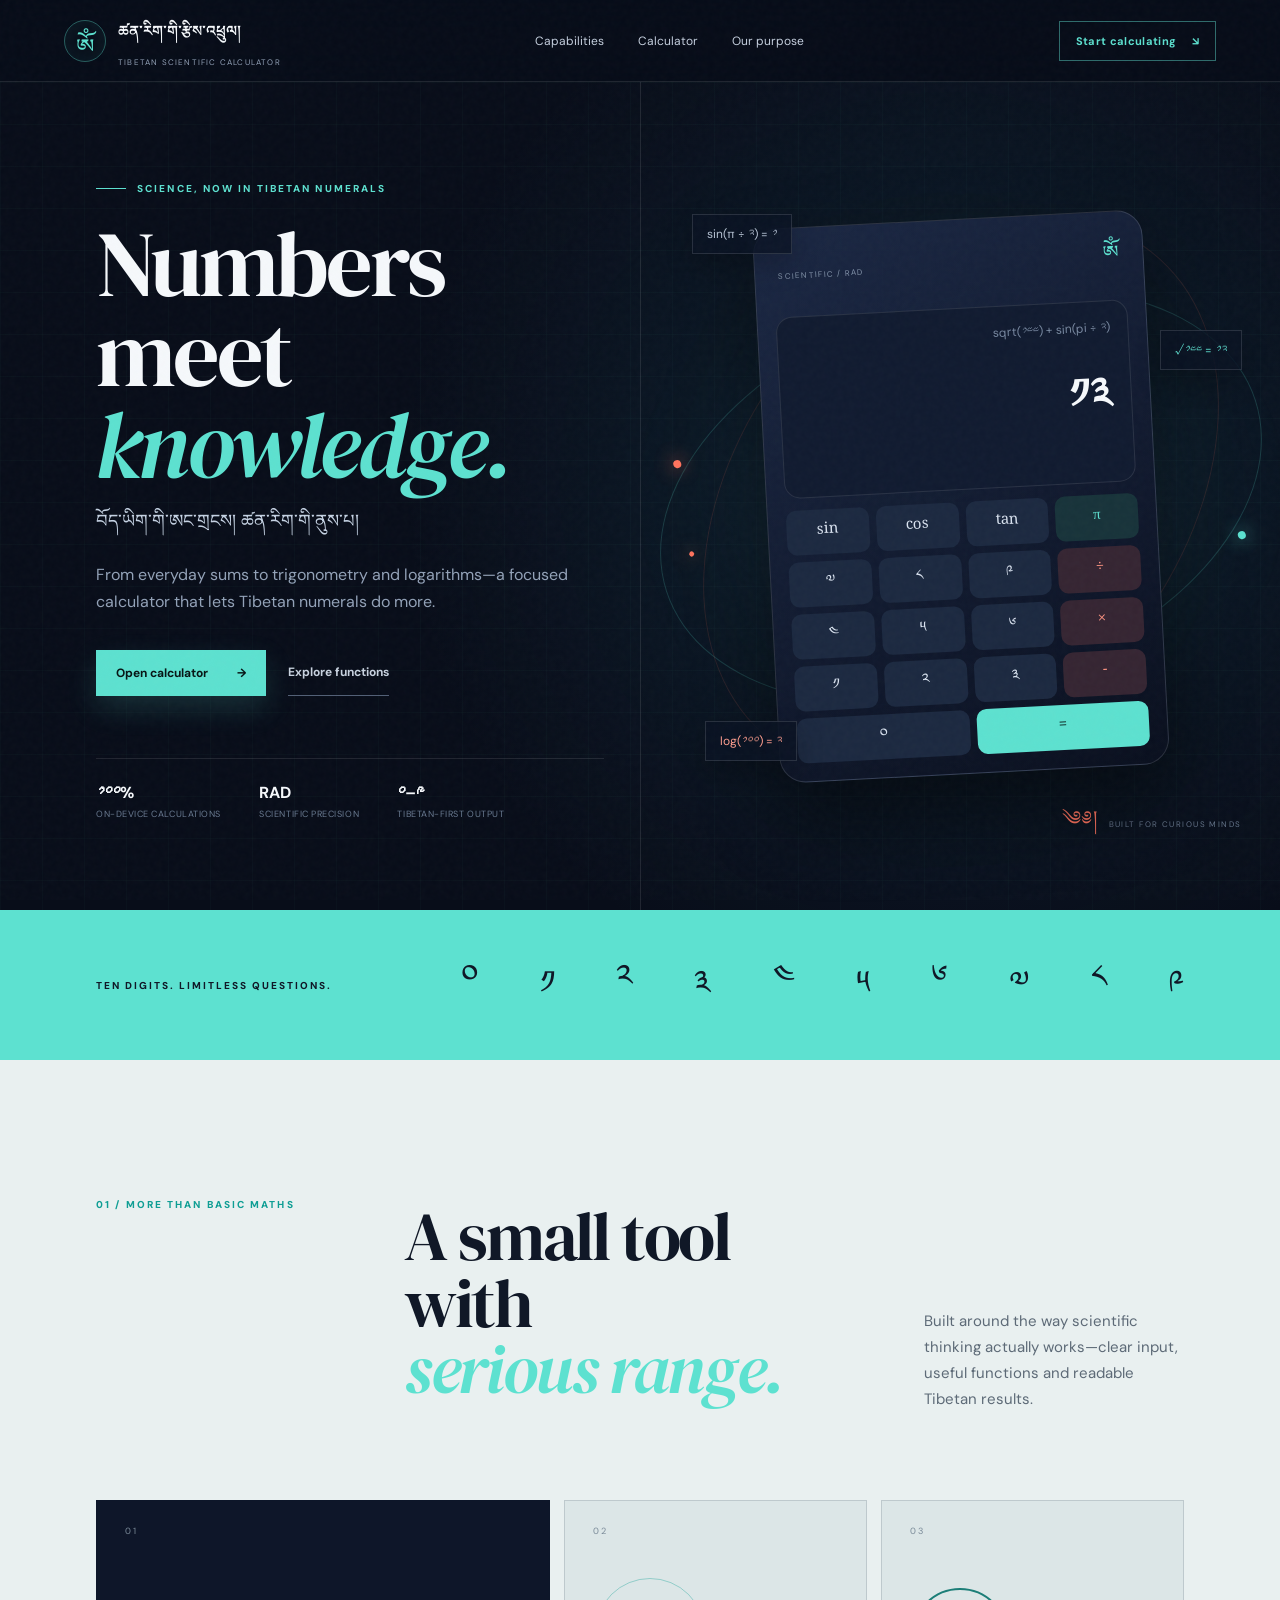
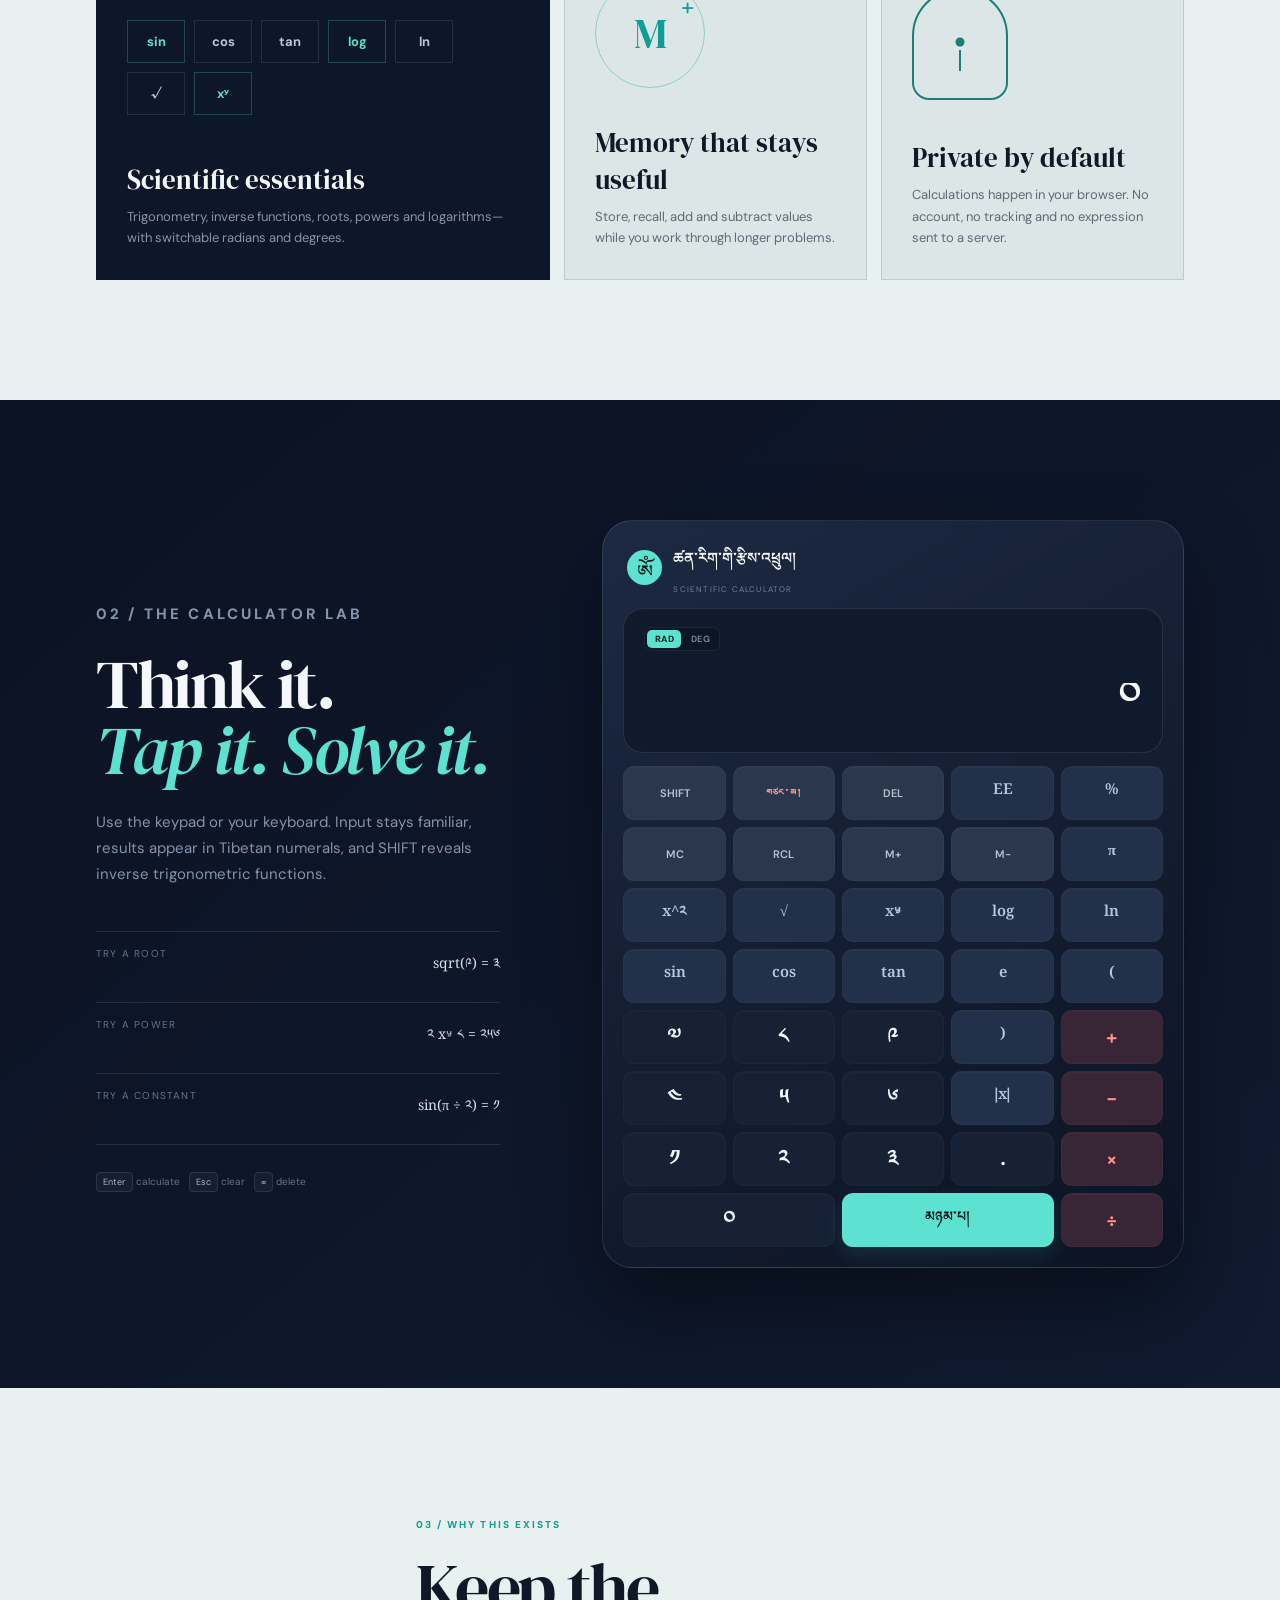
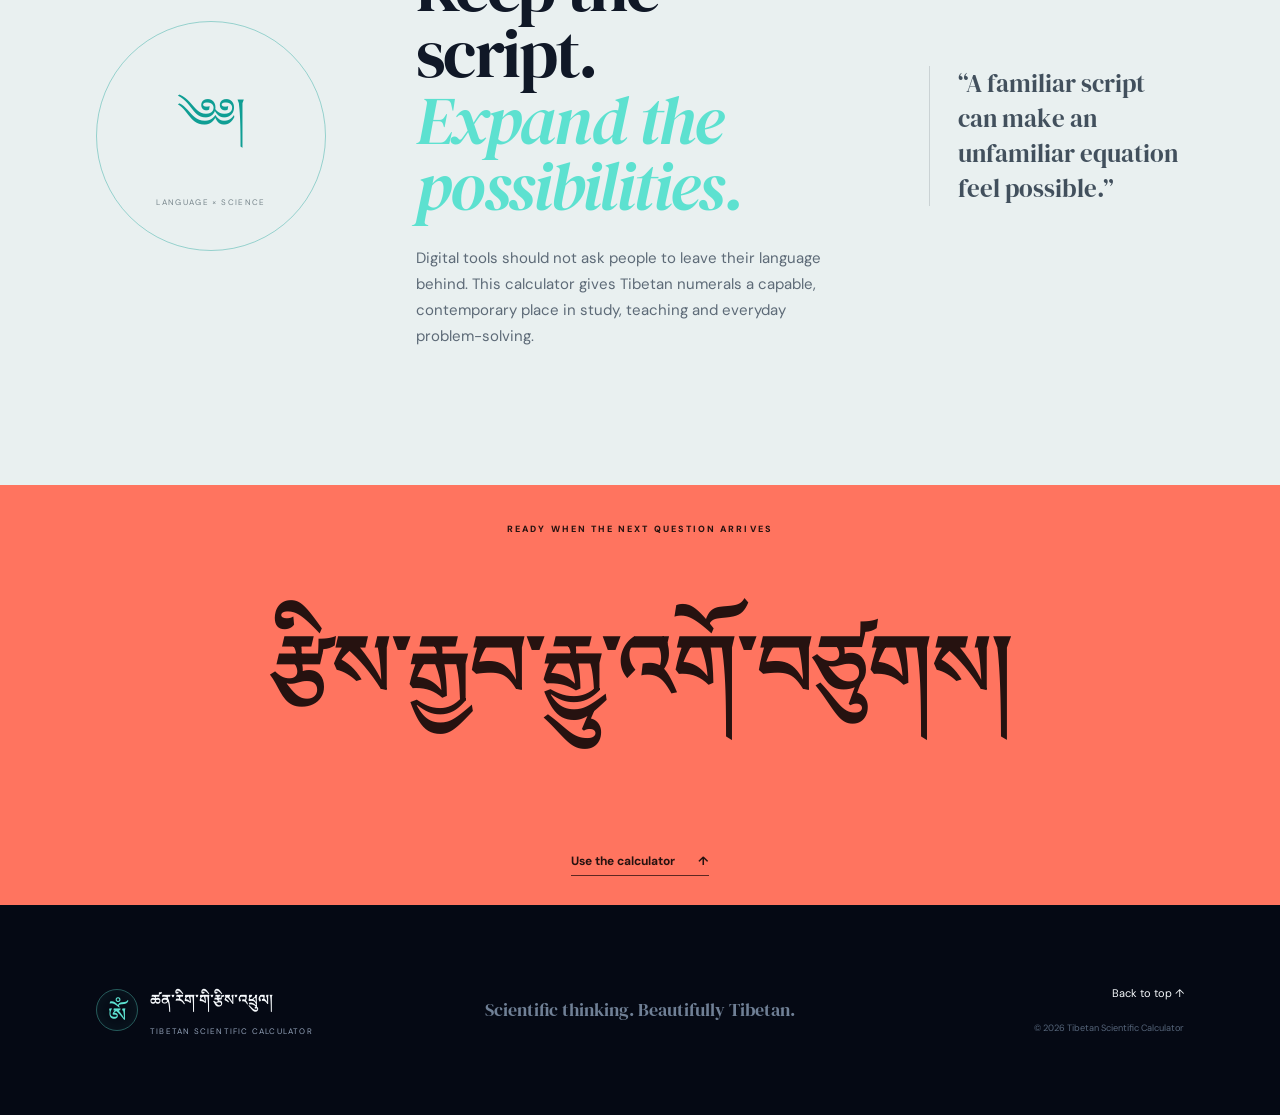
==== commit b9299fbb: "Show separate RAD and DEG controls" ====
--- a/index.html
+++ b/index.html
@@ -117,7 +117,10 @@
 
           <div class="display" aria-live="polite">
             <div class="display-meta">
-              <button id="angleMode" type="button" aria-label="Angle mode: RAD. Click to switch.">RAD</button>
+              <div class="angle-mode-control" role="group" aria-label="Angle mode">
+                <button class="angle-mode-option selected" type="button" data-angle-mode="RAD" aria-pressed="true">RAD</button>
+                <button class="angle-mode-option" type="button" data-angle-mode="DEG" aria-pressed="false">DEG</button>
+              </div>
               <span id="statusMessage" role="status"></span>
               <span id="previous"></span>
             </div>
--- a/styles.css
+++ b/styles.css
@@ -170,9 +170,11 @@
 .memory-indicator.visible { opacity: 1; transform: scale(1); }
 .display { height: 145px; display: flex; flex-direction: column; justify-content: space-between; overflow: hidden; padding: 18px 20px; border: 1px solid var(--line); border-radius: 20px; background: #101a2d; box-shadow: inset 0 1px rgba(255,255,255,.025); }
 .display-meta { min-width: 0; display: flex; align-items: center; justify-content: space-between; color: #6f7f96; font-size: 9px; letter-spacing: .06em; }
-#angleMode { flex: 0 0 auto; padding: 4px 7px; border: 0; border-radius: 5px; color: var(--cyan); background: rgba(93,225,208,.09); font: 700 9px 'DM Sans'; letter-spacing: .06em; cursor: pointer; }
-#angleMode:hover { background: rgba(93,225,208,.16); }
-#angleMode:focus-visible { outline: 2px solid var(--cyan); outline-offset: 2px; }
+.angle-mode-control { flex: 0 0 auto; display: flex; gap: 2px; padding: 2px; border: 1px solid rgba(255,255,255,.07); border-radius: 7px; background: rgba(0,0,0,.18); }
+.angle-mode-option { min-width: 34px; padding: 3px 7px; border: 0; border-radius: 5px; color: #708198; background: transparent; font: 700 9px 'DM Sans'; letter-spacing: .06em; cursor: pointer; }
+.angle-mode-option:hover { color: #c7d3e2; background: rgba(255,255,255,.05); }
+.angle-mode-option.selected { color: #071817; background: var(--cyan); }
+.angle-mode-option:focus-visible { outline: 2px solid var(--cyan); outline-offset: 2px; }
 #statusMessage { overflow: hidden; margin-left: 8px; color: #8fa0b7; text-overflow: ellipsis; white-space: nowrap; }
 #statusMessage.error { color: #ff9383; }
 #previous { overflow: hidden; text-overflow: ellipsis; white-space: nowrap; margin-left: 18px; }
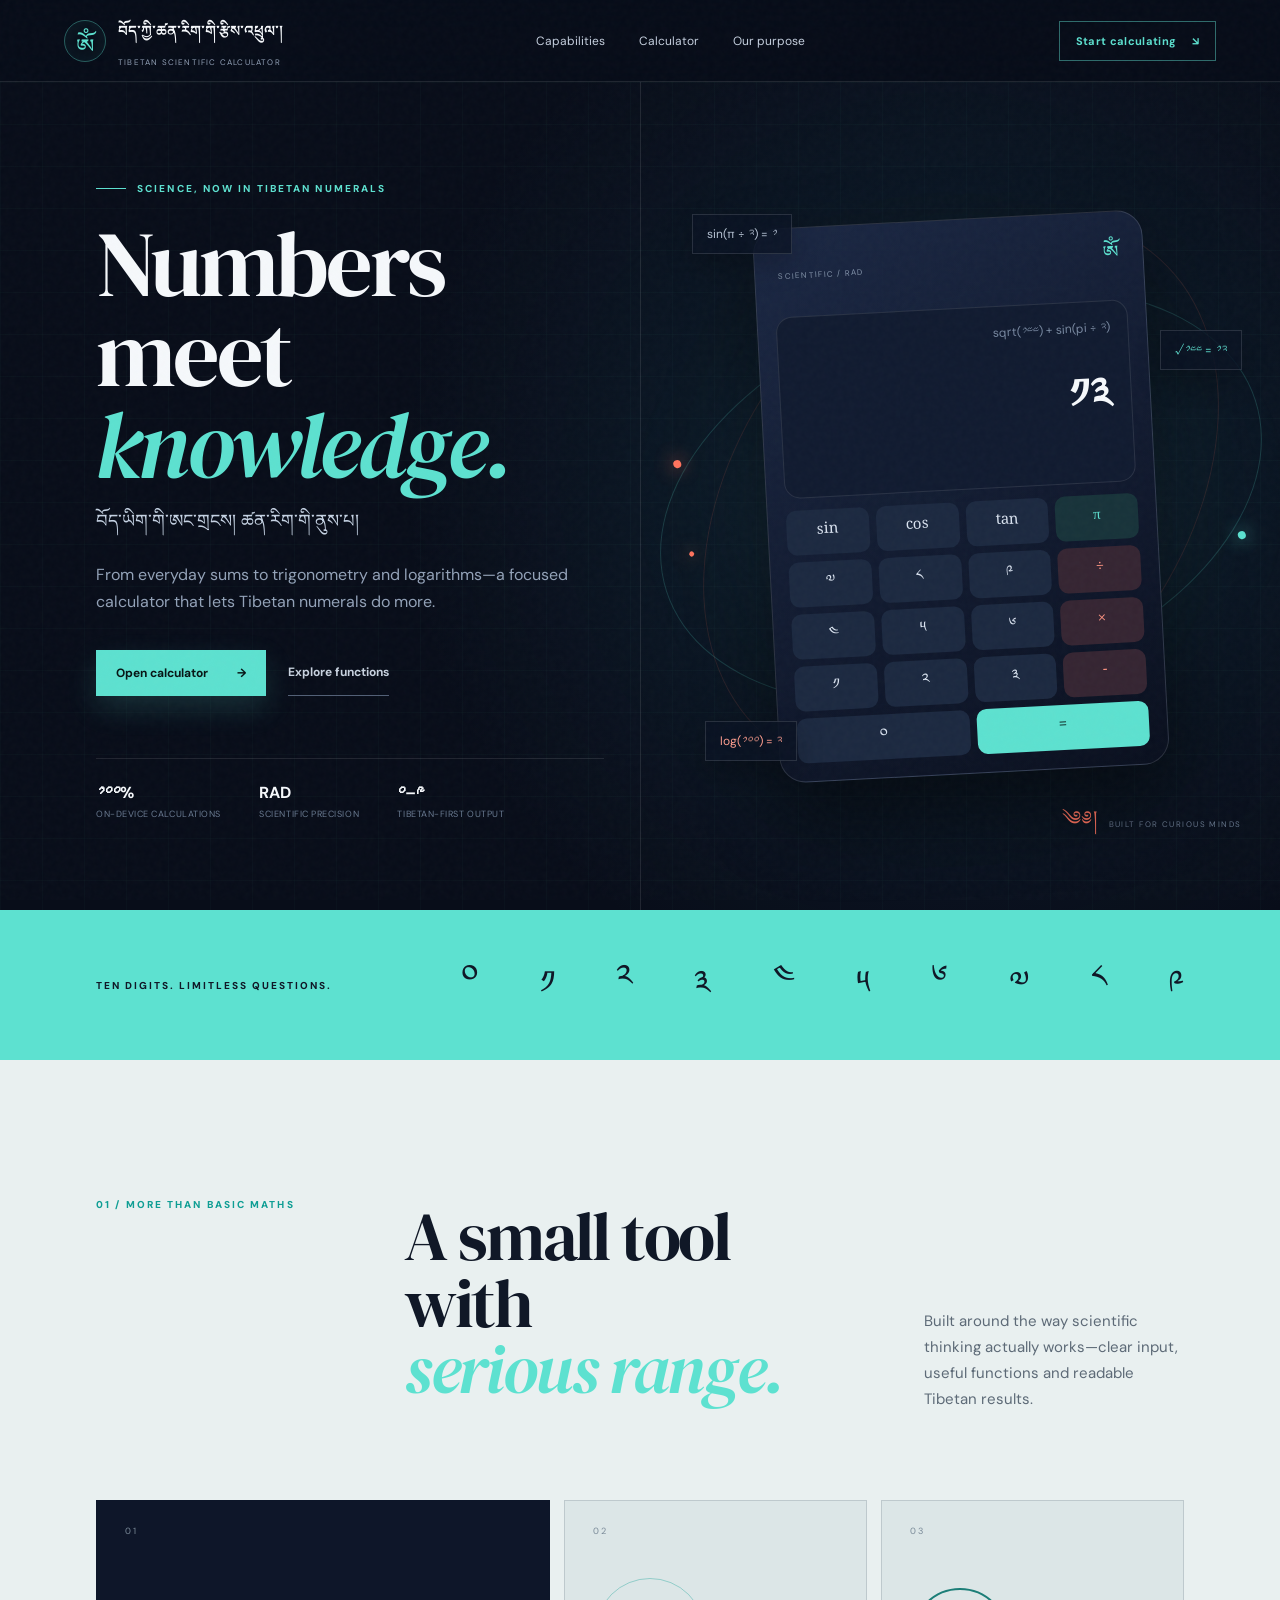
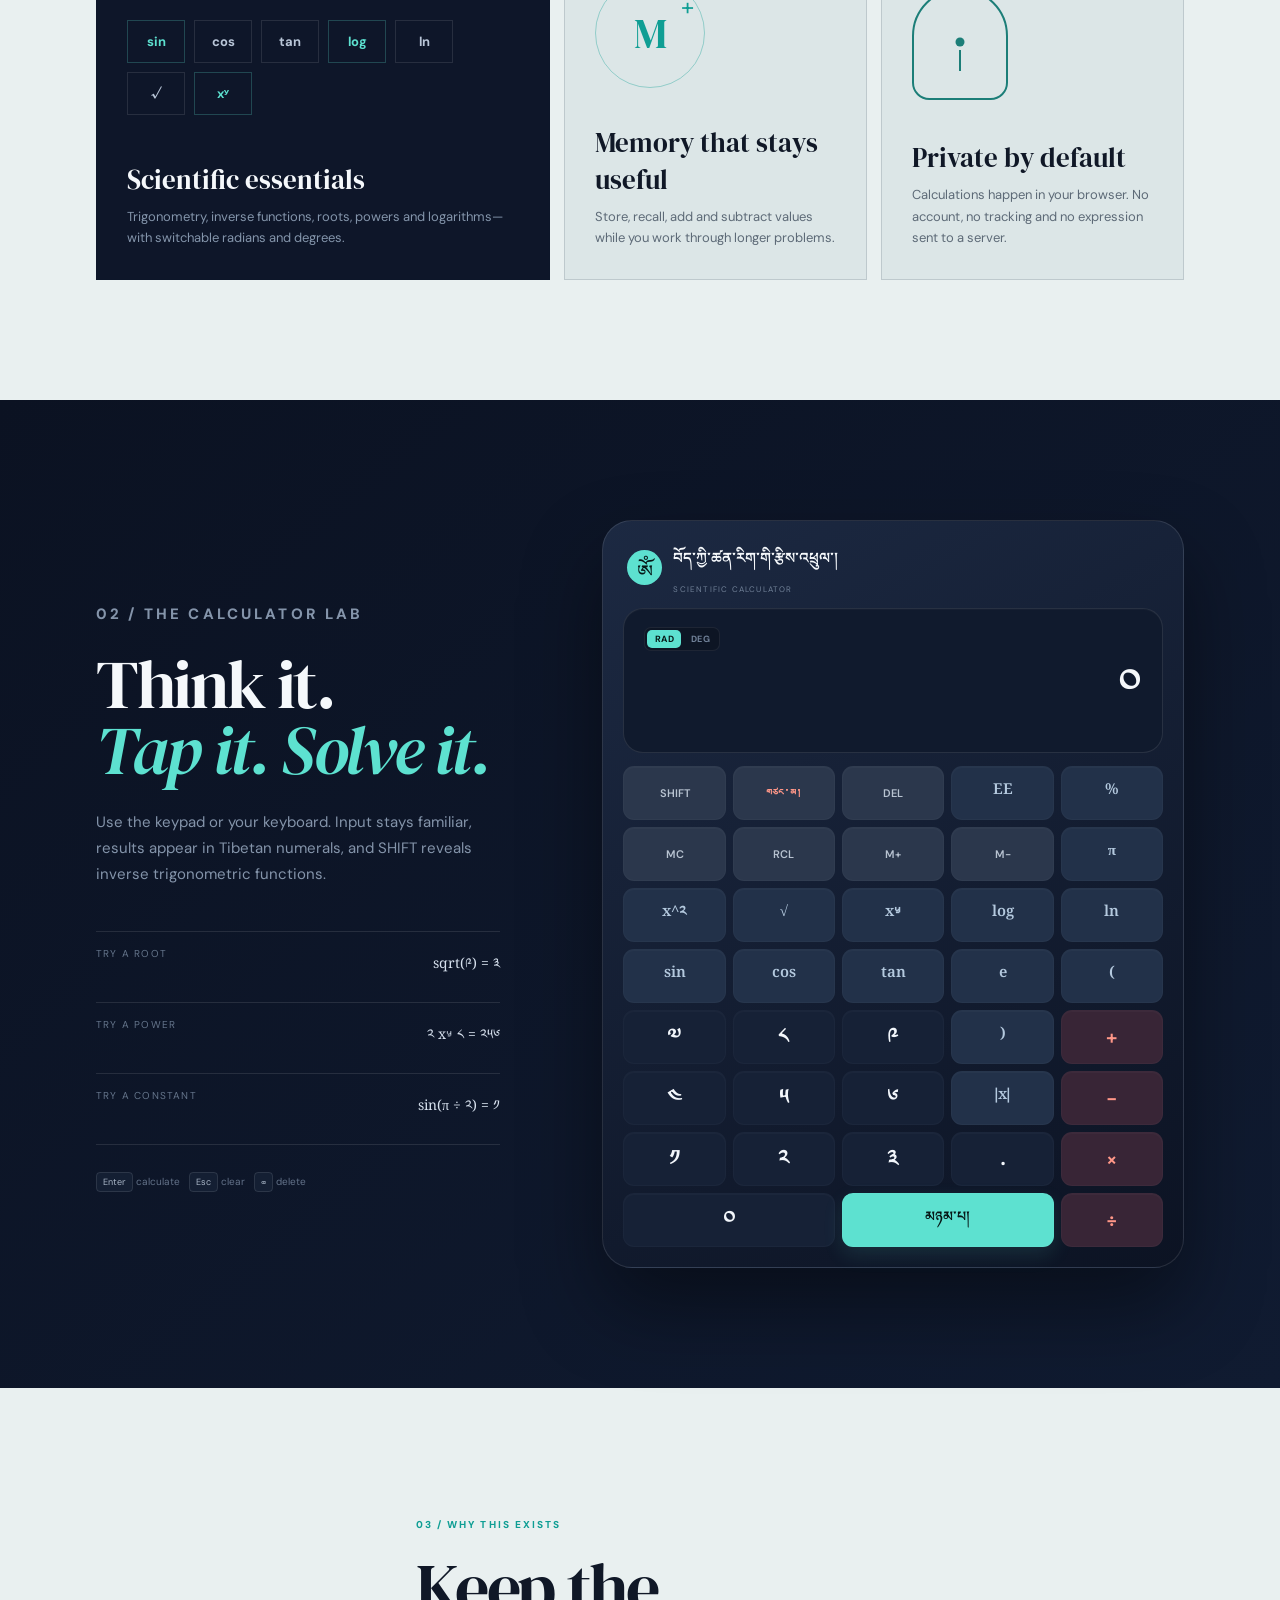
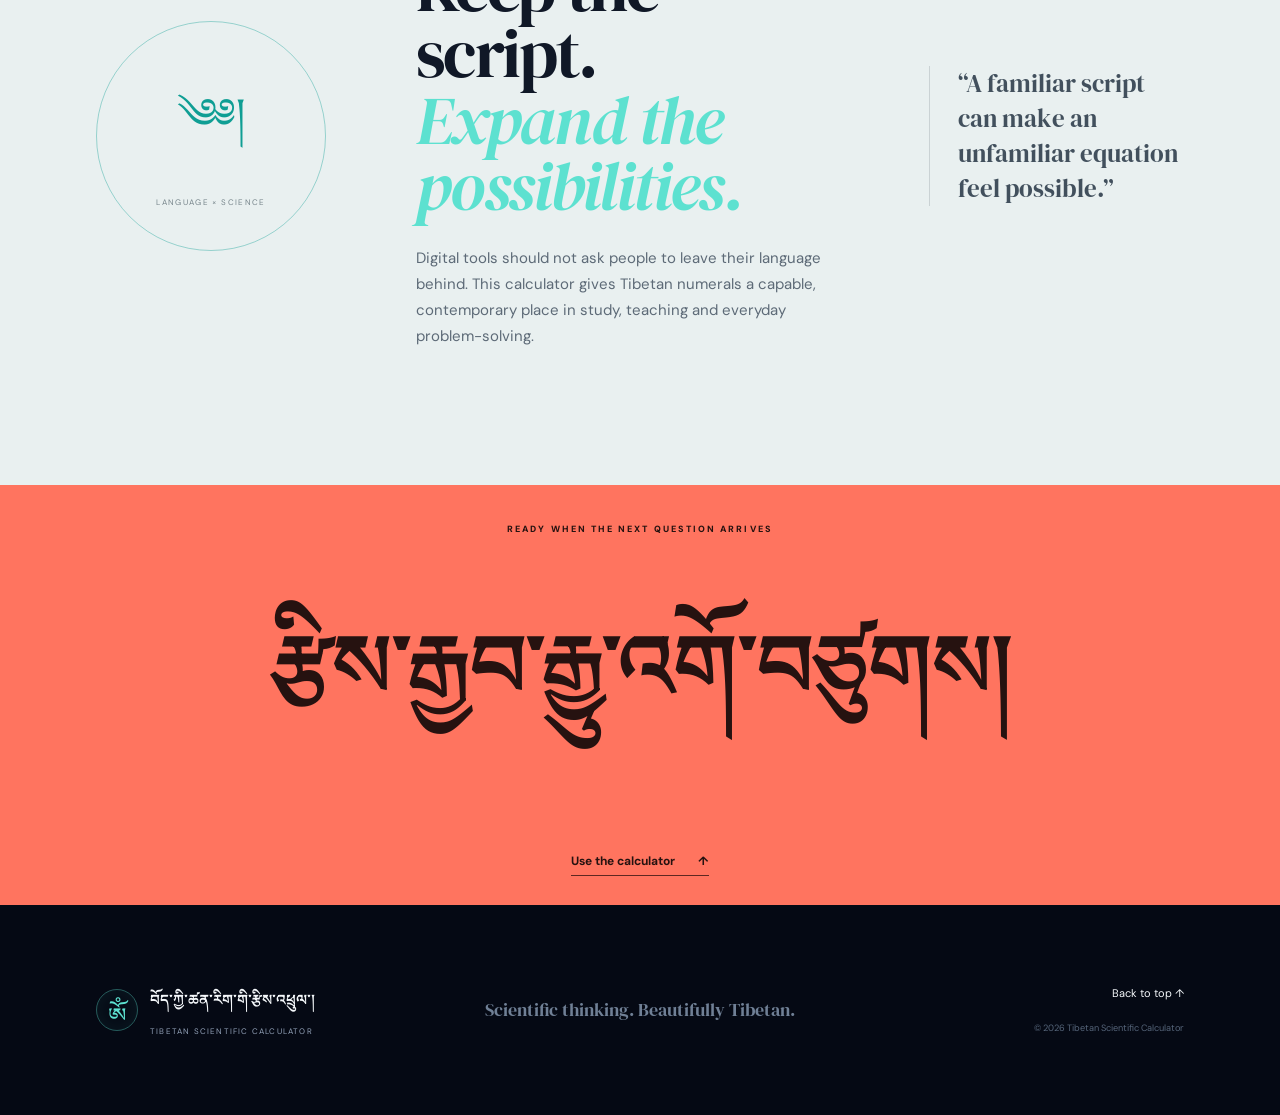
==== commit dd0dd1ae: "Update Tibetan scientific calculator label" ====
--- a/index.html
+++ b/index.html
@@ -5,7 +5,7 @@
     <meta name="viewport" content="width=device-width, initial-scale=1.0" />
     <meta name="theme-color" content="#0a1020" />
     <meta name="description" content="A modern scientific calculator for Tibetan numerals—trigonometry, logarithms, powers, memory and everyday maths." />
-    <title>Tibetan Scientific Calculator · བོད་ཡིག་ཚན་རིག་གི་རྩིས་འཕྲུལ།</title>
+    <title>Tibetan Scientific Calculator · བོད་ཀྱི་ཚན་རིག་གི་རྩིས་འཕྲུལ་།</title>
     <link rel="icon" href="data:image/svg+xml,%3Csvg xmlns='http://www.w3.org/2000/svg' viewBox='0 0 64 64'%3E%3Crect width='64' height='64' rx='16' fill='%23121a32'/%3E%3Ctext x='32' y='44' text-anchor='middle' font-size='38' fill='%235de1d0'%3E%E0%BC%80%3C/text%3E%3C/svg%3E" />
     <link rel="stylesheet" href="styles.css" />
   </head>
@@ -13,7 +13,7 @@
     <header class="nav" aria-label="Main navigation">
       <a class="brand" href="#top" aria-label="Tibetan Scientific Calculator home">
         <span class="brand-symbol">ༀ</span>
-        <span class="brand-copy"><b>ཚན་རིག་གི་རྩིས་འཕྲུལ།</b><small>Tibetan Scientific Calculator</small></span>
+        <span class="brand-copy"><b>བོད་ཀྱི་ཚན་རིག་གི་རྩིས་འཕྲུལ་།</b><small>Tibetan Scientific Calculator</small></span>
       </a>
       <nav aria-label="Page sections">
         <a href="#capabilities">Capabilities</a>
@@ -111,7 +111,7 @@
         <div class="calculator" aria-label="Interactive Tibetan scientific calculator">
           <header class="calculator-header">
             <div class="brand-mark" aria-hidden="true">ༀ</div>
-            <div><strong>ཚན་རིག་གི་རྩིས་འཕྲུལ།</strong><small>Scientific calculator</small></div>
+            <div><strong>བོད་ཀྱི་ཚན་རིག་གི་རྩིས་འཕྲུལ་།</strong><small>Scientific calculator</small></div>
             <div class="memory-indicator" id="memoryIndicator" aria-label="Memory active">M</div>
           </header>
 
@@ -188,7 +188,7 @@
     </main>
 
     <footer>
-      <a class="brand footer-brand" href="#top"><span class="brand-symbol">ༀ</span><span class="brand-copy"><b>ཚན་རིག་གི་རྩིས་འཕྲུལ།</b><small>Tibetan Scientific Calculator</small></span></a>
+      <a class="brand footer-brand" href="#top"><span class="brand-symbol">ༀ</span><span class="brand-copy"><b>བོད་ཀྱི་ཚན་རིག་གི་རྩིས་འཕྲུལ་།</b><small>Tibetan Scientific Calculator</small></span></a>
       <p>Scientific thinking. Beautifully Tibetan.</p>
       <div><a href="#top">Back to top ↑</a><small>© 2026 Tibetan Scientific Calculator</small></div>
     </footer>
--- a/styles.css
+++ b/styles.css
@@ -178,7 +178,7 @@
 #statusMessage { overflow: hidden; margin-left: 8px; color: #8fa0b7; text-overflow: ellipsis; white-space: nowrap; }
 #statusMessage.error { color: #ff9383; }
 #previous { overflow: hidden; text-overflow: ellipsis; white-space: nowrap; margin-left: 18px; }
-.expression { overflow-x: auto; scrollbar-width: none; white-space: nowrap; text-align: right; font: 500 clamp(32px,4vw,42px)/1.2 'Noto Serif Tibetan', serif; }
+.expression { width: 100%; overflow-x: auto; overflow-y: hidden; padding: .22em 0 .08em; scrollbar-width: none; white-space: nowrap; text-align: right; font: 500 clamp(32px,4vw,42px)/1.7 'Noto Serif Tibetan', serif; }
 .expression::-webkit-scrollbar { display: none; }
 .keypad { display: grid; grid-template-columns: repeat(5,minmax(0,1fr)); gap: 7px; margin-top: 13px; }
 .key { min-width: 0; height: 54px; padding: 0 4px; border: 1px solid rgba(255,255,255,.025); border-radius: 11px; color: #f2f6fb; background: #1a263b; font: 600 17px 'Noto Serif Tibetan', serif; cursor: pointer; box-shadow: inset 0 1px rgba(255,255,255,.025); transition: transform .08s,filter .15s; }
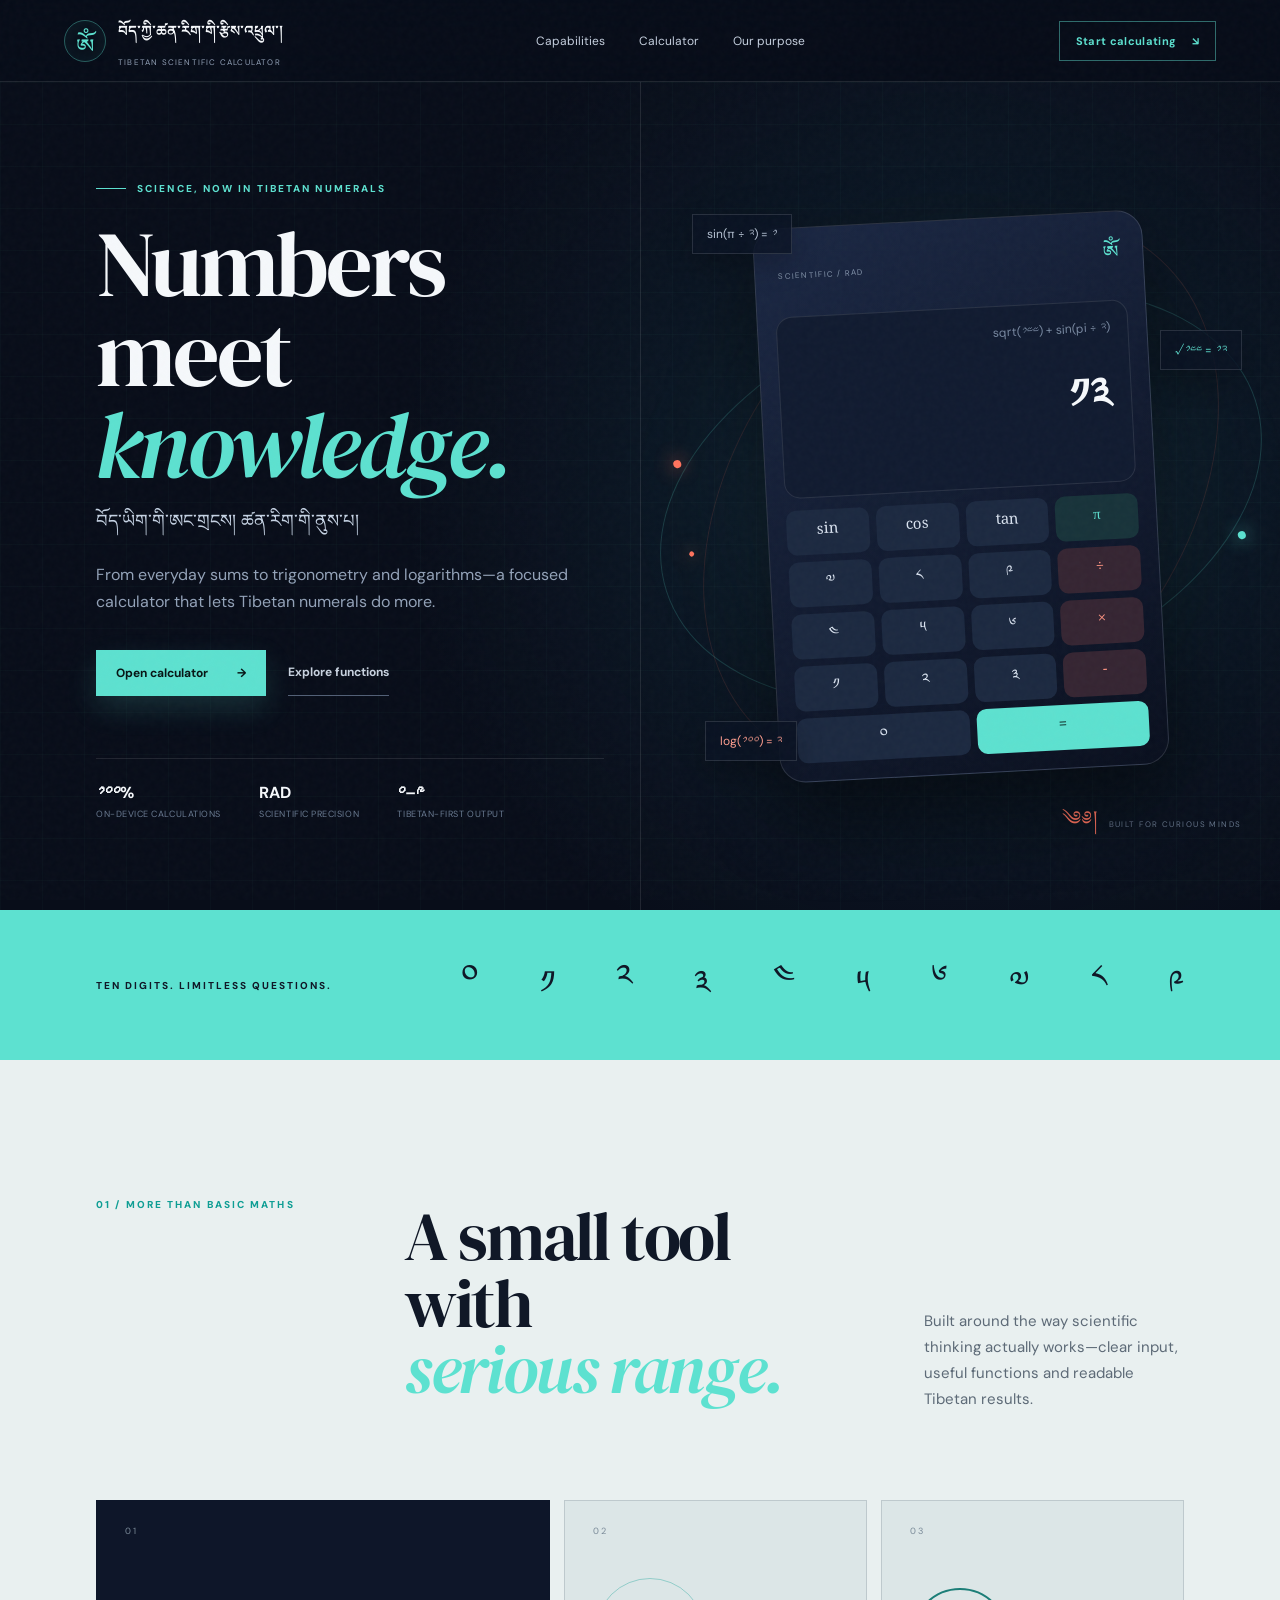
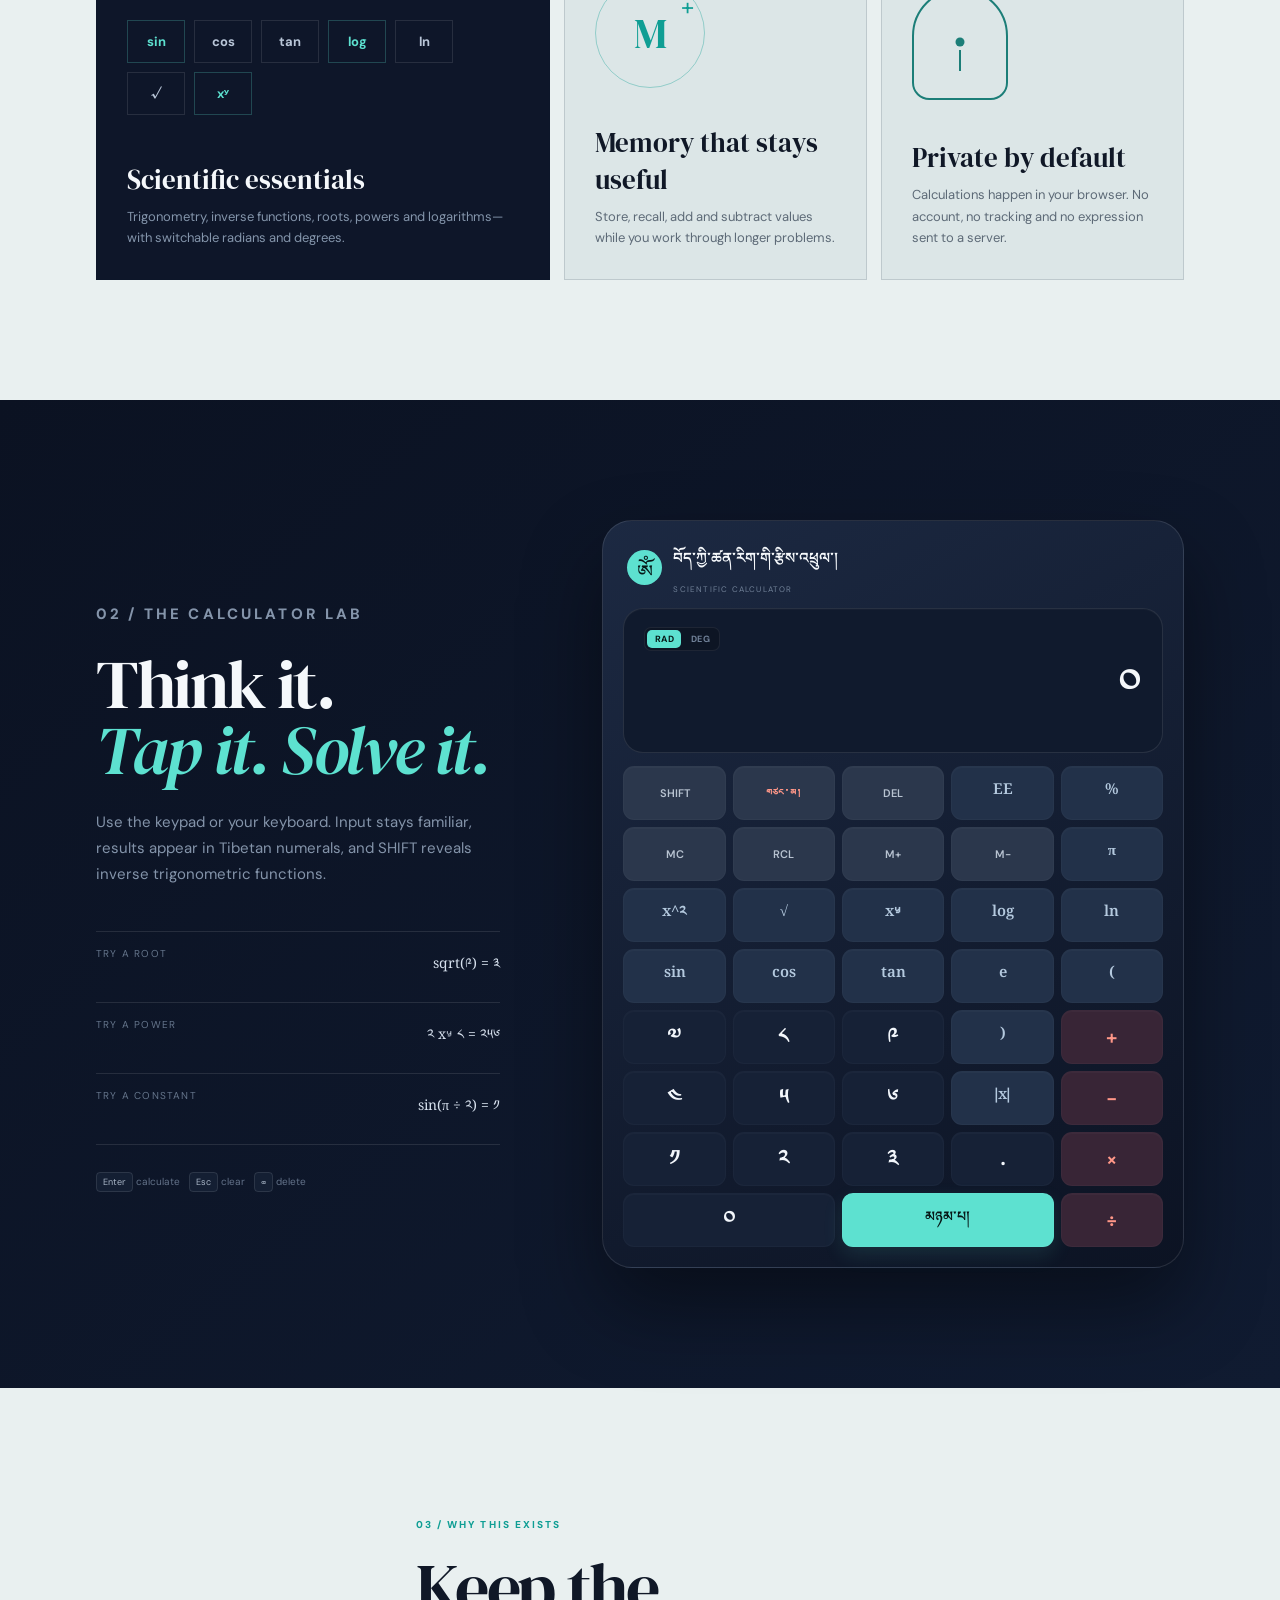
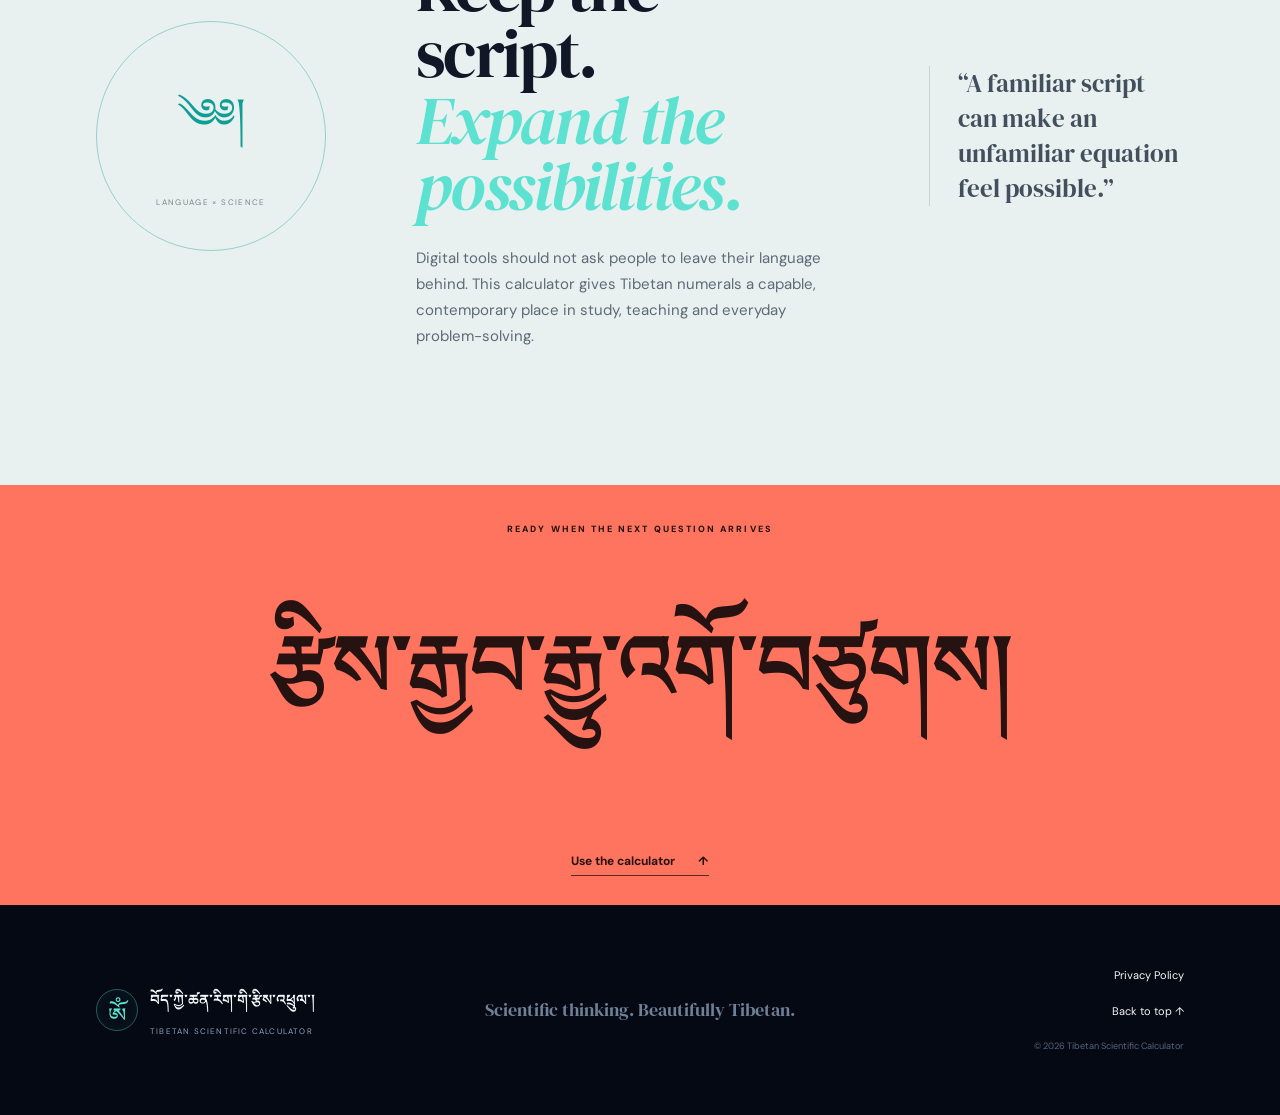
==== commit c45ad84f: "Add app privacy policy page" ====
--- a/index.html
+++ b/index.html
@@ -190,7 +190,7 @@
     <footer>
       <a class="brand footer-brand" href="#top"><span class="brand-symbol">ༀ</span><span class="brand-copy"><b>བོད་ཀྱི་ཚན་རིག་གི་རྩིས་འཕྲུལ་།</b><small>Tibetan Scientific Calculator</small></span></a>
       <p>Scientific thinking. Beautifully Tibetan.</p>
-      <div><a href="#top">Back to top ↑</a><small>© 2026 Tibetan Scientific Calculator</small></div>
+      <div><a href="privacy-policy.html">Privacy Policy</a><a href="#top">Back to top ↑</a><small>© 2026 Tibetan Scientific Calculator</small></div>
     </footer>
     <script src="app.js"></script>
   </body>
